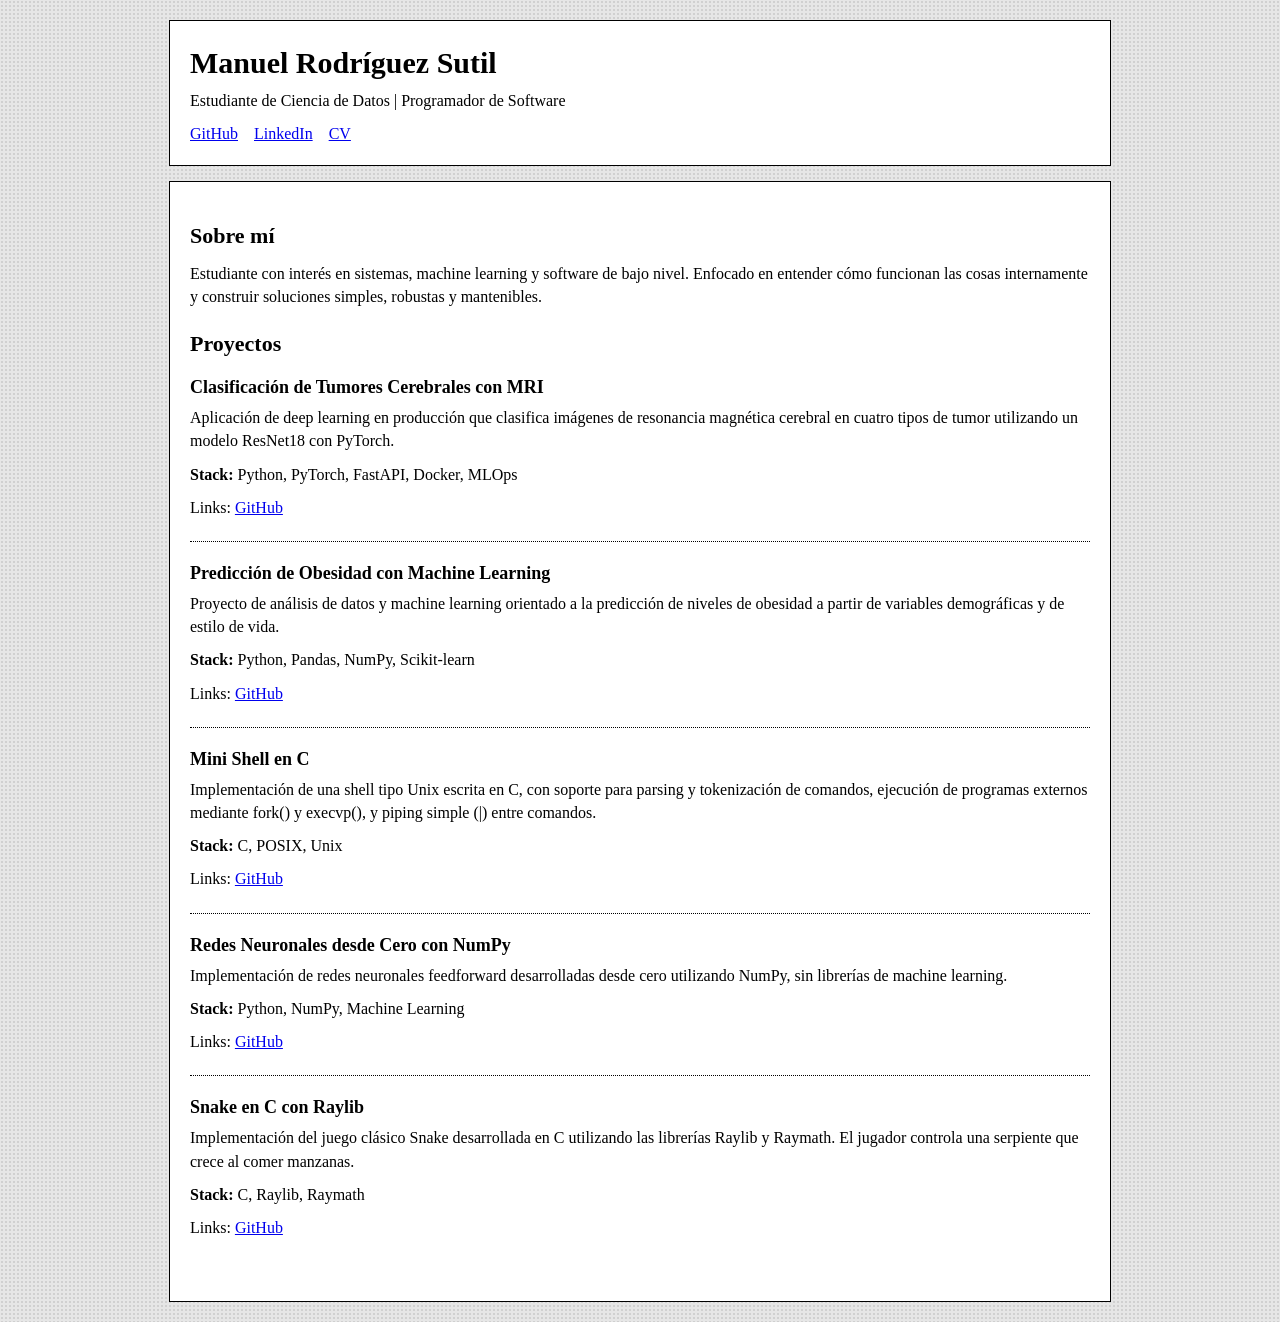
==== index.html @ ff9249aa "first commit" ====
<!DOCTYPE html>
<html lang="es">
<head>
    <meta charset="UTF-8">
    <meta name="viewport" content="width=device-width, initial-scale=1.0">
    <link rel="stylesheet" href="style.css">
    <title>Manuel Rodríguez Sutil</title>
</head>
<body>

<header>
    <h1>Manuel Rodríguez Sutil</h1>
    <p>Estudiante de Ciencia de Datos | Programador de Software</p>

    <nav class="links">
        <a href="https://github.com/manursutil" target="_blank" rel="noopener noreferrer">GitHub</a>
        <a href="https://www.linkedin.com/in/manuel-rodr%C3%ADguez-sutil-319b34376/" target="_blank" rel="noopener noreferrer">LinkedIn</a>
        <a href="cv.pdf" target="_blank">CV</a>
    </nav>
</header>

<main>

    <section>
        <h2>Sobre mí</h2>
        <p>
            Estudiante con interés en sistemas, machine learning y software de bajo nivel.
            Enfocado en entender cómo funcionan las cosas internamente y construir soluciones
            simples, robustas y mantenibles.
        </p>
    </section>

    <section>
        <h2>Proyectos</h2>

        <article class="project">
            <h3 class="project-title" data-project="brain-mri">Clasificación de Tumores Cerebrales con MRI</h3>
            <p>
                Aplicación de deep learning en producción que clasifica imágenes de resonancia
                magnética cerebral en cuatro tipos de tumor utilizando un modelo ResNet18 con
                PyTorch.
            </p>
            <p><strong>Stack:</strong> Python, PyTorch, FastAPI, Docker, MLOps</p>
            <p>
                Links:
                <a href="https://github.com/manursutil/brain-mri-classifier" target="_blank" rel="noopener noreferrer">
                    GitHub
                </a>
            </p>
        </article>

        <article class="project">
            <h3 class="project-title" data-project="obesity">Predicción de Obesidad con Machine Learning</h3>
            <p>
                Proyecto de análisis de datos y machine learning orientado a la predicción de niveles
                de obesidad a partir de variables demográficas y de estilo de vida.
            </p>
            <p><strong>Stack:</strong> Python, Pandas, NumPy, Scikit-learn</p>
            <p>
                Links:
                <a href="https://github.com/manursutil/obesity" target="_blank" rel="noopener noreferrer">
                    GitHub
                </a>
            </p>
        </article>

        <article class="project">
            <h3 class="project-title" data-project="mini-shell">Mini Shell en C</h3>
            <p>
                Implementación de una shell tipo Unix escrita en C, con soporte para parsing y
                tokenización de comandos, ejecución de programas externos mediante fork() y
                execvp(), y piping simple (|) entre comandos.
            </p>
            <p><strong>Stack:</strong> C, POSIX, Unix</p>
            <p>
                Links:
                <a href="https://github.com/manursutil/mini-shell-c" target="_blank" rel="noopener noreferrer">
                    GitHub
                </a>
            </p>
        </article>

        <article class="project">
            <h3 class="project-title" data-project="neural-network">Redes Neuronales desde Cero con NumPy</h3>
            <p>
                Implementación de redes neuronales feedforward desarrolladas desde cero
                utilizando NumPy, sin librerías de machine learning.
            </p>
            <p><strong>Stack:</strong> Python, NumPy, Machine Learning</p>
            <p>
                Links:
                <a href="https://github.com/manursutil/simple-nn-numpy" target="_blank" rel="noopener noreferrer">
                    GitHub
                </a>
            </p>
        </article>

        <article class="project">
            <h3 class="project-title" data-project="snake">Snake en C con Raylib</h3>
            <p>
                Implementación del juego clásico Snake desarrollada en C utilizando las
                librerías Raylib y Raymath. El jugador controla una serpiente que crece al
                comer manzanas.
            </p>
            <p><strong>Stack:</strong> C, Raylib, Raymath</p>
            <p>
                Links:
                <a href="https://github.com/manursutil/snake-c" target="_blank" rel="noopener noreferrer">
                    GitHub
                </a>
            </p>
        </article>

    </section>

</main>

<!-- Modal Popup -->
<div id="project-modal" class="modal">
    <div class="modal-content">
        <div class="modal-header">
            <div class="modal-title-bar"></div>
            <button class="modal-close" id="modal-close">&times;</button>
        </div>
        <div class="modal-body">
            <h2 id="modal-project-title"></h2>
            <img id="modal-project-image" src="" alt="Project preview">
            <div id="modal-project-description"></div>
        </div>
    </div>
</div>

<script src="script.js"></script>

</body>
</html>
---- style.css ----
/* Classic academic / university homepage style */
body {
    background-color: #e6e6e6; /* gris claro de fondo */
    /* Patrón de puntitos estilo Mac OS clásico */
    background-image: 
        radial-gradient(circle, #d0d0d0 1px, transparent 1px);
    background-size: 4px 4px;
    color: #000000;
    font-family: "Times New Roman", Times, serif;
    font-size: 16px;
    line-height: 1.45;
    margin: 0;
    padding: 20px;
}

/* Main container looks like a table/page */
header,
main {
    background-color: #ffffff;
    max-width: 900px;
    margin: 0 auto;
    padding: 20px;
    border: 1px solid #000;
}

/* Slight separation between header and main */
header {
    margin-bottom: 15px;
}

/* Headings */
h1 {
    font-size: 30px;
    margin: 0 0 4px 0;
    font-weight: bold;
}

h2 {
    font-size: 22px;
    margin: 18px 0 10px 0;
    font-weight: bold;
}

h3 {
    font-size: 18px;
    margin: 14px 0 6px 0;
    font-weight: bold;
}

/* Text */
p {
    margin: 0 0 10px 0;
}

/* Header subtitle / tagline if present */
.subtitle {
    margin: 0;
}

.tagline {
    margin: 0 0 6px 0;
}

/* Navigation links under name */
.links {
    margin-top: 6px;
}

.links a {
    margin-right: 12px;
}

/* Classic link colors */
a:link,
a:visited {
    color: #0000ee;
    text-decoration: underline;
}

a:hover,
a:active {
    color: #551a8b;
}

/* Sections */
section {
    margin-bottom: 20px;
}

/* Projects */
.project {
    margin-bottom: 18px;
    padding-bottom: 12px;
    border-bottom: 1px dotted #000;
}

/* Remove border from last project */
.project:last-child {
    border-bottom: none;
}

/* Stack label stays simple and readable */
.project p strong {
    font-weight: bold;
}

/* Project title clickable */
.project-title {
    cursor: pointer;
    transition: color 0.2s;
}

.project-title:hover {
    color: #0000cc;
    text-decoration: underline;
}

/* Horizontal rule as secondary separator (optional now) */
hr {
    border: 0;
    border-top: 1px solid #000;
    margin: 12px 0;
    opacity: 0.4;
}

/* Modal Popup - Mac OS 9 style */
.modal {
    display: none;
    position: fixed;
    z-index: 1000;
    left: 0;
    top: 0;
    width: 100%;
    height: 100%;
    background-color: rgba(0, 0, 0, 0.5);
    animation: fadeIn 0.2s;
    padding: 20px;
}

.modal.show {
    display: flex;
    align-items: center;
    justify-content: center;
}

.modal-content {
    background: linear-gradient(to bottom, #ffffff 0%, #ebebeb 100%);
    width: 90%;
    max-width: 700px;
    max-height: 90vh;
    border: 1px solid #000;
    box-shadow: 
        inset 1px 1px 0 #fff,
        inset -1px -1px 0 #999,
        3px 3px 8px rgba(0,0,0,0.4);
    position: relative;
    animation: slideDown 0.3s ease-out;
    overflow: hidden;
    display: flex;
    flex-direction: column;
}

/* Title bar */
.modal-header {
    background: linear-gradient(to bottom, #f0f0f0 0%, #d0d0d0 100%);
    border-bottom: 1px solid #999;
    box-shadow: inset 0 1px 0 #fff;
    padding: 0;
    height: 22px;
    position: relative;
    flex-shrink: 0;
}

.modal-title-bar {
    position: absolute;
    top: 4px;
    left: 50%;
    transform: translateX(-50%);
    width: 120px;
    height: 14px;
    background: repeating-linear-gradient(
        90deg,
        transparent,
        transparent 4px,
        #999 4px,
        #999 5px
    );
    opacity: 0.4;
}

.modal-close {
    position: absolute;
    left: 6px;
    top: 4px;
    width: 14px;
    height: 14px;
    background: linear-gradient(to bottom, #fefefe, #e0e0e0);
    border: 1px solid #000;
    box-shadow: inset 1px 1px 0 rgba(255,255,255,0.8);
    border-radius: 2px;
    font-size: 10px;
    line-height: 12px;
    text-align: center;
    cursor: pointer;
    padding: 0;
    color: #000;
}

.modal-close:hover {
    background: linear-gradient(to bottom, #ff6b6b, #ff4444);
}

.modal-close:active {
    background: linear-gradient(to bottom, #cc0000, #ff4444);
    box-shadow: inset 0 1px 2px rgba(0,0,0,0.3);
}

/* Modal body */
.modal-body {
    padding: 20px;
    overflow-y: auto;
    flex: 1;
    min-height: 0;
}

.modal-body h2 {
    margin-top: 0;
    font-size: 20px;
    padding: 6px 10px;
    background: linear-gradient(to bottom, #e8e8e8, #d0d0d0);
    border: 1px solid #999;
    box-shadow: inset 0 1px 0 #fff;
}

.modal-body img {
    width: 100%;
    height: auto;
    margin: 15px 0;
    border: 1px solid #000;
    box-shadow: 2px 2px 4px rgba(0,0,0,0.3);
}

.modal-body p {
    line-height: 1.5;
    margin-bottom: 12px;
}

.modal-body ul {
    margin: 10px 0;
    padding-left: 25px;
}

.modal-body li {
    margin-bottom: 6px;
    line-height: 1.4;
}

.modal-body ol {
    margin: 10px 0;
    padding-left: 25px;
}

.modal-body ol li {
    margin-bottom: 6px;
}

.modal-body code {
    background: #f0f0f0;
    padding: 2px 6px;
    border: 1px solid #ccc;
    border-radius: 2px;
    font-family: "Courier New", monospace;
    font-size: 14px;
}

/* Animations */
@keyframes fadeIn {
    from { opacity: 0; }
    to { opacity: 1; }
}

@keyframes slideDown {
    from { 
        transform: translateY(-30px);
        opacity: 0;
    }
    to { 
        transform: translateY(0);
        opacity: 1;
    }
}

/* Scrollbar para el modal */
.modal-body::-webkit-scrollbar {
    width: 16px;
}

.modal-body::-webkit-scrollbar-track {
    background: #ddd;
    border: 1px solid #999;
}

.modal-body::-webkit-scrollbar-thumb {
    background: linear-gradient(to bottom, #f0f0f0, #c0c0c0);
    border: 1px solid #000;
    box-shadow: inset 1px 1px 0 rgba(255,255,255,0.7);
}

.modal-body::-webkit-scrollbar-thumb:hover {
    background: linear-gradient(to bottom, #f8f8f8, #d0d0d0);
}

/* Small screens: reduce margins, keep structure */
@media (max-width: 600px) {
    body {
        padding: 10px;
    }
    header,
    main {
        padding: 15px;
    }
    h1 {
        font-size: 26px;
    }
    
    .modal {
        padding: 10px;
    }
    
    .modal-content {
        width: 95%;
        max-height: 95vh;
    }
    
    .modal-body {
        padding: 15px;
    }
    
    .modal-body h2 {
        font-size: 18px;
    }
}
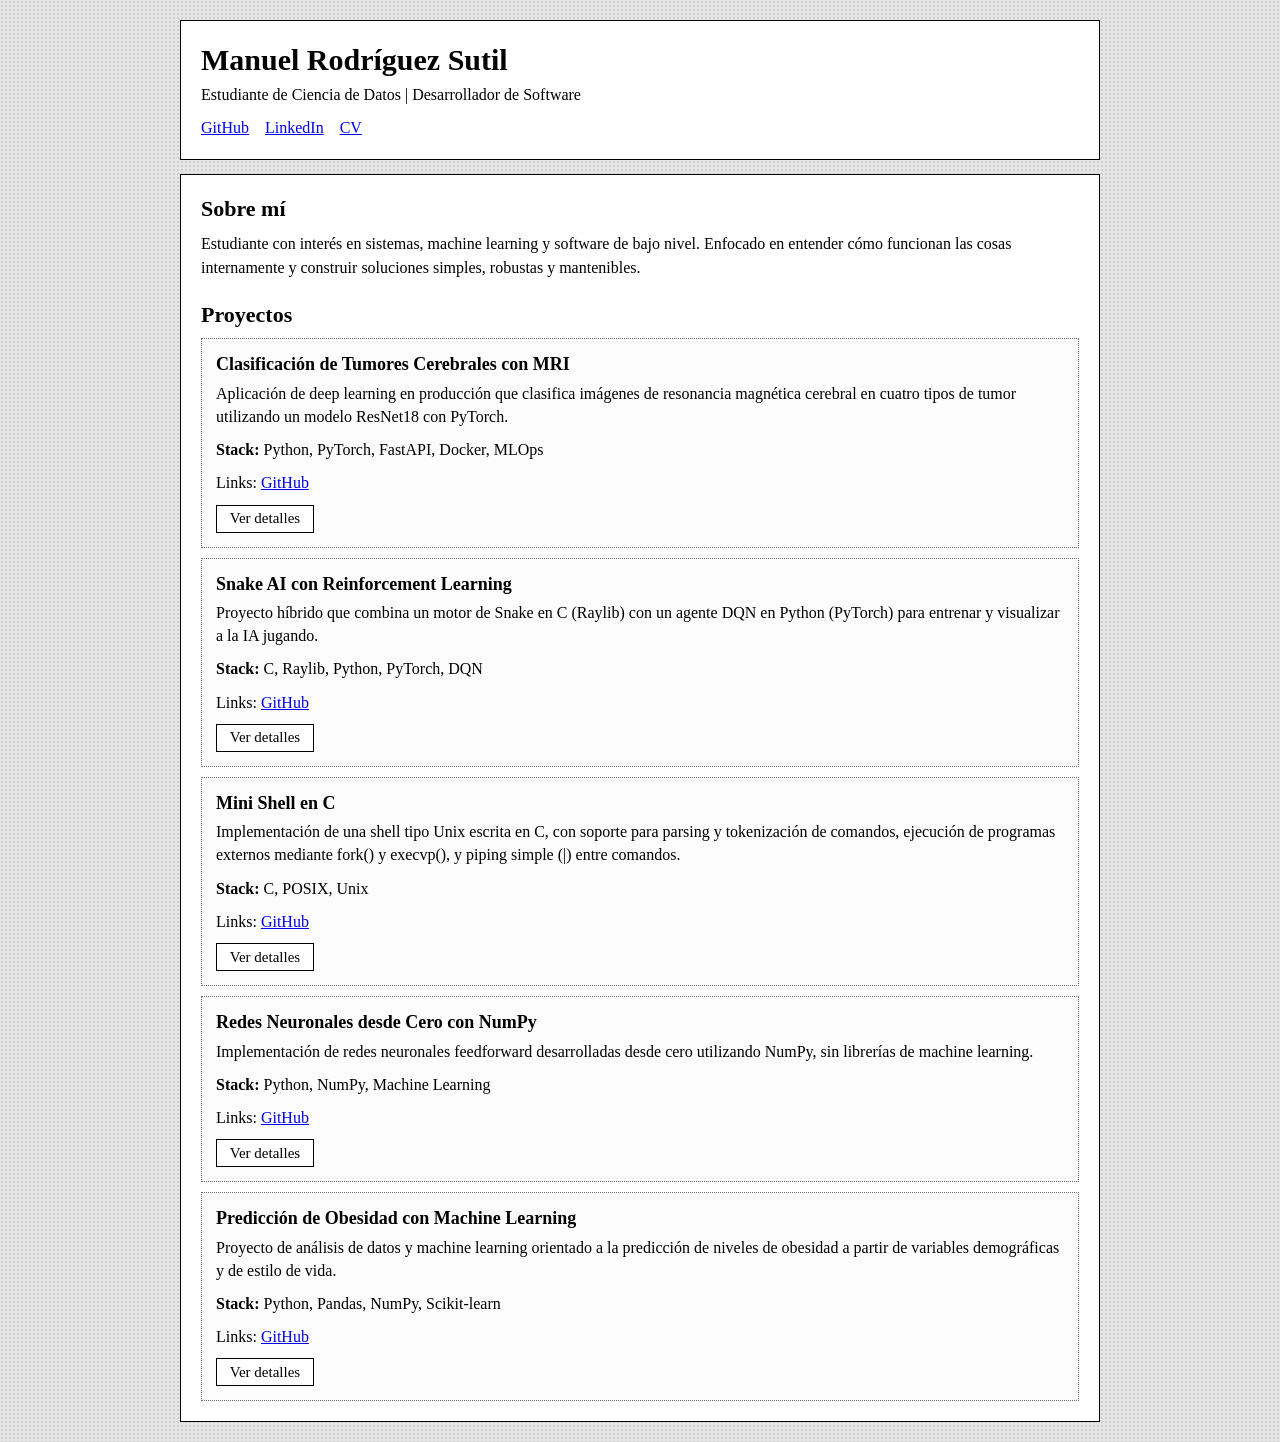
==== commit 88f17b79: "(Codex): Update" ====
--- a/index.html
+++ b/index.html
@@ -10,7 +10,7 @@
 
 <header>
     <h1>Manuel Rodríguez Sutil</h1>
-    <p>Estudiante de Ciencia de Datos | Programador de Software</p>
+    <p>Estudiante de Ciencia de Datos | Desarrollador de Software</p>
 
     <nav class="links">
         <a href="https://github.com/manursutil" target="_blank" rel="noopener noreferrer">GitHub</a>
@@ -34,7 +34,7 @@
         <h2>Proyectos</h2>
 
         <article class="project">
-            <h3 class="project-title" data-project="brain-mri">Clasificación de Tumores Cerebrales con MRI</h3>
+            <h3>Clasificación de Tumores Cerebrales con MRI</h3>
             <p>
                 Aplicación de deep learning en producción que clasifica imágenes de resonancia
                 magnética cerebral en cuatro tipos de tumor utilizando un modelo ResNet18 con
@@ -47,25 +47,27 @@
                     GitHub
                 </a>
             </p>
+            <p><button class="project-open" data-project="brain-mri">Ver detalles</button></p>
         </article>
 
         <article class="project">
-            <h3 class="project-title" data-project="obesity">Predicción de Obesidad con Machine Learning</h3>
+            <h3>Snake AI con Reinforcement Learning</h3>
             <p>
-                Proyecto de análisis de datos y machine learning orientado a la predicción de niveles
-                de obesidad a partir de variables demográficas y de estilo de vida.
+                Proyecto híbrido que combina un motor de Snake en C (Raylib) con un agente
+                DQN en Python (PyTorch) para entrenar y visualizar a la IA jugando.
             </p>
-            <p><strong>Stack:</strong> Python, Pandas, NumPy, Scikit-learn</p>
+            <p><strong>Stack:</strong> C, Raylib, Python, PyTorch, DQN</p>
             <p>
                 Links:
-                <a href="https://github.com/manursutil/obesity" target="_blank" rel="noopener noreferrer">
+                <a href="https://github.com/manursutil/snake-ai" target="_blank" rel="noopener noreferrer">
                     GitHub
                 </a>
             </p>
+            <p><button class="project-open" data-project="snake">Ver detalles</button></p>
         </article>
 
         <article class="project">
-            <h3 class="project-title" data-project="mini-shell">Mini Shell en C</h3>
+            <h3>Mini Shell en C</h3>
             <p>
                 Implementación de una shell tipo Unix escrita en C, con soporte para parsing y
                 tokenización de comandos, ejecución de programas externos mediante fork() y
@@ -78,10 +80,11 @@
                     GitHub
                 </a>
             </p>
+            <p><button class="project-open" data-project="mini-shell">Ver detalles</button></p>
         </article>
 
         <article class="project">
-            <h3 class="project-title" data-project="neural-network">Redes Neuronales desde Cero con NumPy</h3>
+            <h3>Redes Neuronales desde Cero con NumPy</h3>
             <p>
                 Implementación de redes neuronales feedforward desarrolladas desde cero
                 utilizando NumPy, sin librerías de machine learning.
@@ -93,22 +96,23 @@
                     GitHub
                 </a>
             </p>
+            <p><button class="project-open" data-project="neural-network">Ver detalles</button></p>
         </article>
 
         <article class="project">
-            <h3 class="project-title" data-project="snake">Snake en C con Raylib</h3>
+            <h3>Predicción de Obesidad con Machine Learning</h3>
             <p>
-                Implementación del juego clásico Snake desarrollada en C utilizando las
-                librerías Raylib y Raymath. El jugador controla una serpiente que crece al
-                comer manzanas.
+                Proyecto de análisis de datos y machine learning orientado a la predicción de niveles
+                de obesidad a partir de variables demográficas y de estilo de vida.
             </p>
-            <p><strong>Stack:</strong> C, Raylib, Raymath</p>
+            <p><strong>Stack:</strong> Python, Pandas, NumPy, Scikit-learn</p>
             <p>
                 Links:
-                <a href="https://github.com/manursutil/snake-c" target="_blank" rel="noopener noreferrer">
+                <a href="https://github.com/manursutil/obesity" target="_blank" rel="noopener noreferrer">
                     GitHub
                 </a>
             </p>
+            <p><button class="project-open" data-project="obesity">Ver detalles</button></p>
         </article>
 
     </section>
@@ -118,14 +122,13 @@
 <!-- Modal Popup -->
 <div id="project-modal" class="modal">
     <div class="modal-content">
-        <div class="modal-header">
-            <div class="modal-title-bar"></div>
-            <button class="modal-close" id="modal-close">&times;</button>
-        </div>
         <div class="modal-body">
             <h2 id="modal-project-title"></h2>
             <img id="modal-project-image" src="" alt="Project preview">
             <div id="modal-project-description"></div>
+        </div>
+        <div class="modal-footer">
+            <button class="modal-close" id="modal-close">Close</button>
         </div>
     </div>
 </div>
@@ -133,4 +136,4 @@
 <script src="script.js"></script>
 
 </body>
-</html>+</html>
--- a/style.css
+++ b/style.css
@@ -1,140 +1,157 @@
-/* Classic academic / university homepage style */
+:root {
+    --bg-page: #e5e5e5;
+    --dot: #cfcfcf;
+    --surface: #ffffff;
+    --surface-2: #f0f0f0;
+    --text: #000000;
+    --muted: #333333;
+    --line: #000000;
+    --line-soft: #6a6a6a;
+    --link: #0000ee;
+    --link-hover: #551a8b;
+    --radius: 0;
+    --space-1: 6px;
+    --space-2: 10px;
+    --space-3: 14px;
+    --space-4: 20px;
+    --container: 920px;
+}
+
+* {
+    box-sizing: border-box;
+}
+
+html,
 body {
-    background-color: #e6e6e6; /* gris claro de fondo */
-    /* Patrón de puntitos estilo Mac OS clásico */
-    background-image: 
-        radial-gradient(circle, #d0d0d0 1px, transparent 1px);
+    margin: 0;
+    padding: 0;
+}
+
+body {
+    background-color: var(--bg-page);
+    background-image: radial-gradient(circle, var(--dot) 1px, transparent 1px);
     background-size: 4px 4px;
-    color: #000000;
+    color: var(--text);
     font-family: "Times New Roman", Times, serif;
     font-size: 16px;
     line-height: 1.45;
-    margin: 0;
-    padding: 20px;
-}
-
-/* Main container looks like a table/page */
+    padding: var(--space-4);
+}
+
 header,
 main {
-    background-color: #ffffff;
-    max-width: 900px;
+    width: min(100%, var(--container));
     margin: 0 auto;
-    padding: 20px;
-    border: 1px solid #000;
-}
-
-/* Slight separation between header and main */
+    background-color: var(--surface);
+    border: 1px solid var(--line);
+    padding: var(--space-4);
+}
+
 header {
-    margin-bottom: 15px;
-}
-
-/* Headings */
+    margin-bottom: var(--space-3);
+}
+
+h1,
+h2,
+h3 {
+    margin: 0;
+    font-weight: bold;
+    line-height: 1.25;
+}
+
 h1 {
     font-size: 30px;
-    margin: 0 0 4px 0;
-    font-weight: bold;
+    margin-bottom: 4px;
 }
 
 h2 {
     font-size: 22px;
-    margin: 18px 0 10px 0;
-    font-weight: bold;
+    margin-bottom: var(--space-2);
 }
 
 h3 {
     font-size: 18px;
-    margin: 14px 0 6px 0;
-    font-weight: bold;
-}
-
-/* Text */
+    margin-bottom: var(--space-1);
+}
+
 p {
-    margin: 0 0 10px 0;
-}
-
-/* Header subtitle / tagline if present */
-.subtitle {
     margin: 0;
 }
 
-.tagline {
-    margin: 0 0 6px 0;
-}
-
-/* Navigation links under name */
+p + p {
+    margin-top: var(--space-2);
+}
+
+header > p {
+    margin-bottom: var(--space-1);
+}
+
 .links {
-    margin-top: 6px;
+    margin-top: var(--space-2);
 }
 
 .links a {
     margin-right: 12px;
 }
 
-/* Classic link colors */
 a:link,
 a:visited {
-    color: #0000ee;
+    color: var(--link);
     text-decoration: underline;
 }
 
 a:hover,
 a:active {
-    color: #551a8b;
-}
-
-/* Sections */
-section {
-    margin-bottom: 20px;
-}
-
-/* Projects */
+    color: var(--link-hover);
+}
+
+section + section {
+    margin-top: 22px;
+}
+
 .project {
-    margin-bottom: 18px;
-    padding-bottom: 12px;
-    border-bottom: 1px dotted #000;
-}
-
-/* Remove border from last project */
-.project:last-child {
-    border-bottom: none;
-}
-
-/* Stack label stays simple and readable */
+    border: 1px dotted var(--line-soft);
+    padding: var(--space-3);
+    background: #fcfcfc;
+}
+
+.project + .project {
+    margin-top: var(--space-2);
+}
+
 .project p strong {
     font-weight: bold;
 }
 
-/* Project title clickable */
-.project-title {
+.project-open {
+    min-width: 98px;
+    height: 28px;
+    border: 1px solid var(--line);
+    border-radius: 0;
+    background: #ffffff;
+    color: var(--text);
+    font-family: "Times New Roman", Times, serif;
+    font-size: 15px;
+    line-height: 1;
+    padding: 0 12px;
     cursor: pointer;
-    transition: color 0.2s;
-}
-
-.project-title:hover {
-    color: #0000cc;
-    text-decoration: underline;
-}
-
-/* Horizontal rule as secondary separator (optional now) */
-hr {
-    border: 0;
-    border-top: 1px solid #000;
-    margin: 12px 0;
-    opacity: 0.4;
-}
-
-/* Modal Popup - Mac OS 9 style */
+}
+
+.project-open:hover {
+    background: #f0f0f0;
+}
+
+.project-open:active {
+    background: #e2e2e2;
+}
+
 .modal {
     display: none;
     position: fixed;
+    inset: 0;
     z-index: 1000;
-    left: 0;
-    top: 0;
-    width: 100%;
-    height: 100%;
-    background-color: rgba(0, 0, 0, 0.5);
-    animation: fadeIn 0.2s;
-    padding: 20px;
+    background: rgba(0, 0, 0, 0.5);
+    padding: var(--space-4);
 }
 
 .modal.show {
@@ -144,199 +161,117 @@
 }
 
 .modal-content {
-    background: linear-gradient(to bottom, #ffffff 0%, #ebebeb 100%);
-    width: 90%;
-    max-width: 700px;
-    max-height: 90vh;
-    border: 1px solid #000;
-    box-shadow: 
-        inset 1px 1px 0 #fff,
-        inset -1px -1px 0 #999,
-        3px 3px 8px rgba(0,0,0,0.4);
-    position: relative;
-    animation: slideDown 0.3s ease-out;
-    overflow: hidden;
+    width: min(100%, 760px);
+    max-height: 92vh;
+    background: #ffffff;
+    border: 1px solid var(--line);
+    box-shadow: 3px 3px 10px rgba(0, 0, 0, 0.35);
     display: flex;
     flex-direction: column;
-}
-
-/* Title bar */
-.modal-header {
-    background: linear-gradient(to bottom, #f0f0f0 0%, #d0d0d0 100%);
-    border-bottom: 1px solid #999;
-    box-shadow: inset 0 1px 0 #fff;
-    padding: 0;
-    height: 22px;
+    overflow: hidden;
     position: relative;
-    flex-shrink: 0;
-}
-
-.modal-title-bar {
-    position: absolute;
-    top: 4px;
-    left: 50%;
-    transform: translateX(-50%);
-    width: 120px;
-    height: 14px;
-    background: repeating-linear-gradient(
-        90deg,
-        transparent,
-        transparent 4px,
-        #999 4px,
-        #999 5px
-    );
-    opacity: 0.4;
 }
 
 .modal-close {
-    position: absolute;
-    left: 6px;
-    top: 4px;
-    width: 14px;
-    height: 14px;
-    background: linear-gradient(to bottom, #fefefe, #e0e0e0);
-    border: 1px solid #000;
-    box-shadow: inset 1px 1px 0 rgba(255,255,255,0.8);
-    border-radius: 2px;
-    font-size: 10px;
-    line-height: 12px;
+    min-width: 62px;
+    height: 26px;
+    border: 1px solid var(--line);
+    border-radius: 0;
+    background: #ffffff;
+    color: var(--text);
+    font-family: "Times New Roman", Times, serif;
+    font-size: 15px;
+    line-height: 1;
     text-align: center;
+    padding: 0 10px;
     cursor: pointer;
-    padding: 0;
-    color: #000;
 }
 
 .modal-close:hover {
-    background: linear-gradient(to bottom, #ff6b6b, #ff4444);
+    background: #f0f0f0;
 }
 
 .modal-close:active {
-    background: linear-gradient(to bottom, #cc0000, #ff4444);
-    box-shadow: inset 0 1px 2px rgba(0,0,0,0.3);
-}
-
-/* Modal body */
+    background: #e2e2e2;
+}
+
 .modal-body {
-    padding: 20px;
+    padding: var(--space-4);
     overflow-y: auto;
-    flex: 1;
-    min-height: 0;
+}
+
+.modal-footer {
+    border-top: 1px solid var(--line);
+    padding: 8px 10px;
+    display: flex;
+    justify-content: flex-end;
+    background: #ffffff;
 }
 
 .modal-body h2 {
     margin-top: 0;
+    margin-bottom: var(--space-2);
     font-size: 20px;
     padding: 6px 10px;
     background: linear-gradient(to bottom, #e8e8e8, #d0d0d0);
-    border: 1px solid #999;
-    box-shadow: inset 0 1px 0 #fff;
+    border: 1px solid #999999;
+    box-shadow: inset 0 1px 0 #ffffff;
 }
 
 .modal-body img {
     width: 100%;
     height: auto;
-    margin: 15px 0;
-    border: 1px solid #000;
-    box-shadow: 2px 2px 4px rgba(0,0,0,0.3);
-}
-
-.modal-body p {
-    line-height: 1.5;
-    margin-bottom: 12px;
-}
-
-.modal-body ul {
-    margin: 10px 0;
-    padding-left: 25px;
-}
-
-.modal-body li {
-    margin-bottom: 6px;
-    line-height: 1.4;
-}
-
+    margin: var(--space-3) 0;
+    border: 1px solid var(--line);
+    box-shadow: 2px 2px 4px rgba(0, 0, 0, 0.3);
+}
+
+.modal-body ul,
 .modal-body ol {
-    margin: 10px 0;
-    padding-left: 25px;
-}
-
-.modal-body ol li {
-    margin-bottom: 6px;
+    margin: var(--space-2) 0;
+    padding-left: 24px;
+}
+
+.modal-body li + li {
+    margin-top: 6px;
 }
 
 .modal-body code {
     background: #f0f0f0;
+    border: 1px solid #c5c5c5;
     padding: 2px 6px;
-    border: 1px solid #ccc;
     border-radius: 2px;
-    font-family: "Courier New", monospace;
+    font-family: "Courier New", Courier, monospace;
     font-size: 14px;
 }
 
-/* Animations */
-@keyframes fadeIn {
-    from { opacity: 0; }
-    to { opacity: 1; }
-}
-
-@keyframes slideDown {
-    from { 
-        transform: translateY(-30px);
-        opacity: 0;
-    }
-    to { 
-        transform: translateY(0);
-        opacity: 1;
-    }
-}
-
-/* Scrollbar para el modal */
-.modal-body::-webkit-scrollbar {
-    width: 16px;
-}
-
-.modal-body::-webkit-scrollbar-track {
-    background: #ddd;
-    border: 1px solid #999;
-}
-
-.modal-body::-webkit-scrollbar-thumb {
-    background: linear-gradient(to bottom, #f0f0f0, #c0c0c0);
-    border: 1px solid #000;
-    box-shadow: inset 1px 1px 0 rgba(255,255,255,0.7);
-}
-
-.modal-body::-webkit-scrollbar-thumb:hover {
-    background: linear-gradient(to bottom, #f8f8f8, #d0d0d0);
-}
-
-/* Small screens: reduce margins, keep structure */
-@media (max-width: 600px) {
+@media (max-width: 620px) {
     body {
         padding: 10px;
     }
+
     header,
     main {
         padding: 15px;
     }
+
     h1 {
         font-size: 26px;
     }
-    
+
+    h2 {
+        font-size: 20px;
+    }
+
+    .project {
+        padding: 12px;
+    }
+
     .modal {
         padding: 10px;
     }
-    
-    .modal-content {
-        width: 95%;
-        max-height: 95vh;
-    }
-    
+
     .modal-body {
-        padding: 15px;
-    }
-    
-    .modal-body h2 {
-        font-size: 18px;
-    }
-}+        padding: 14px;
+    }
+}
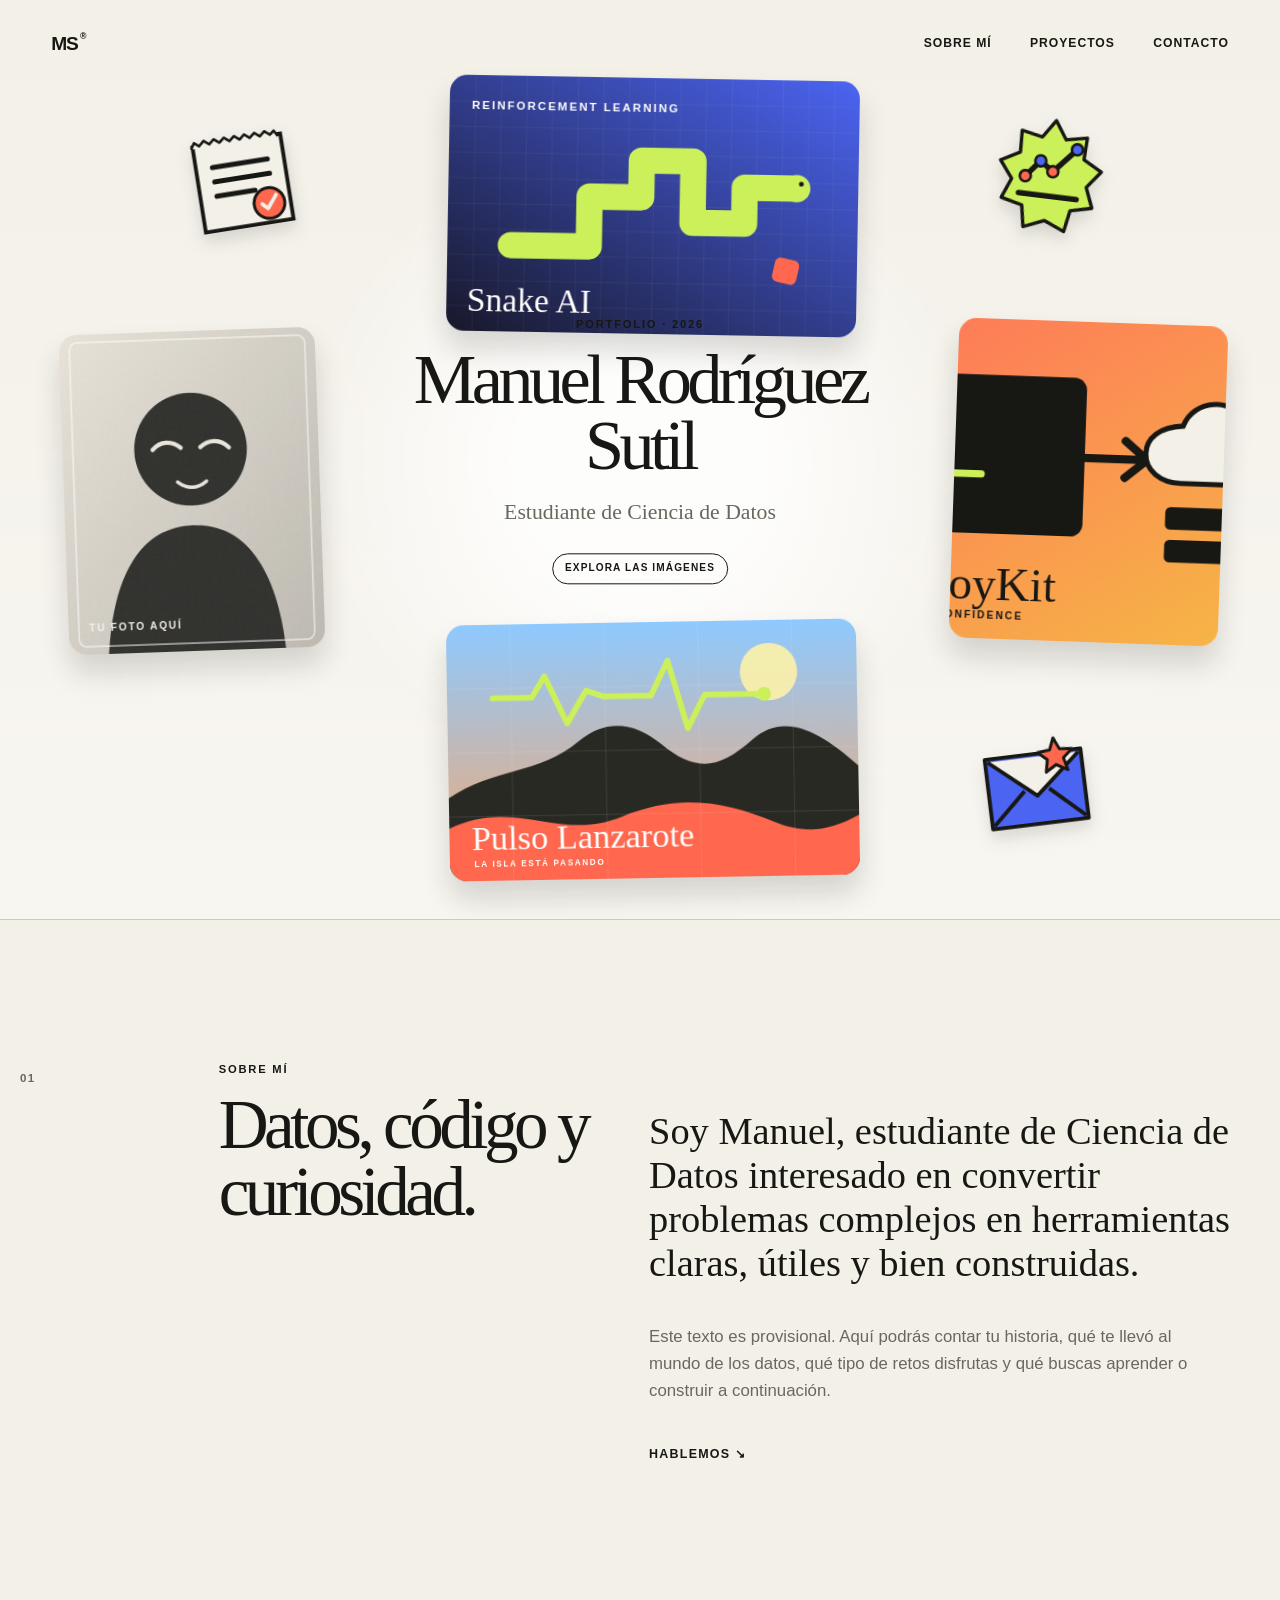
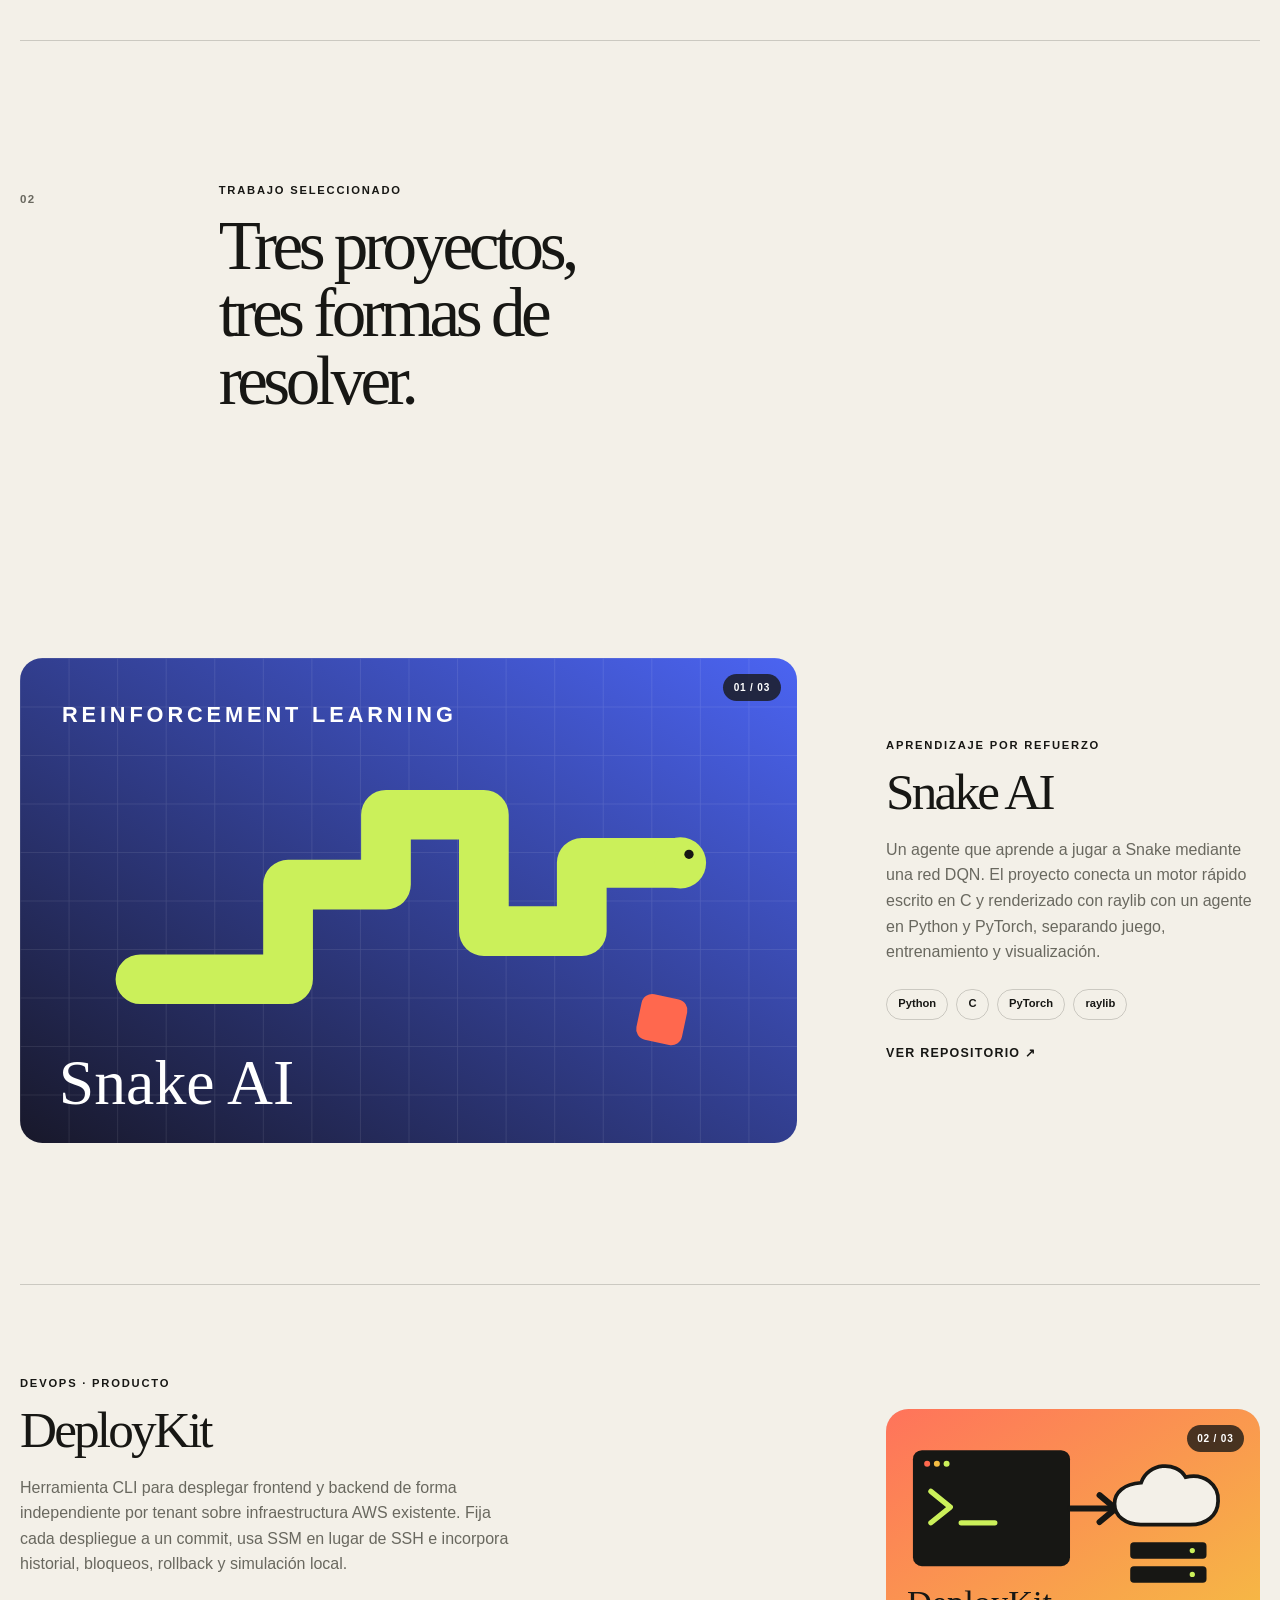
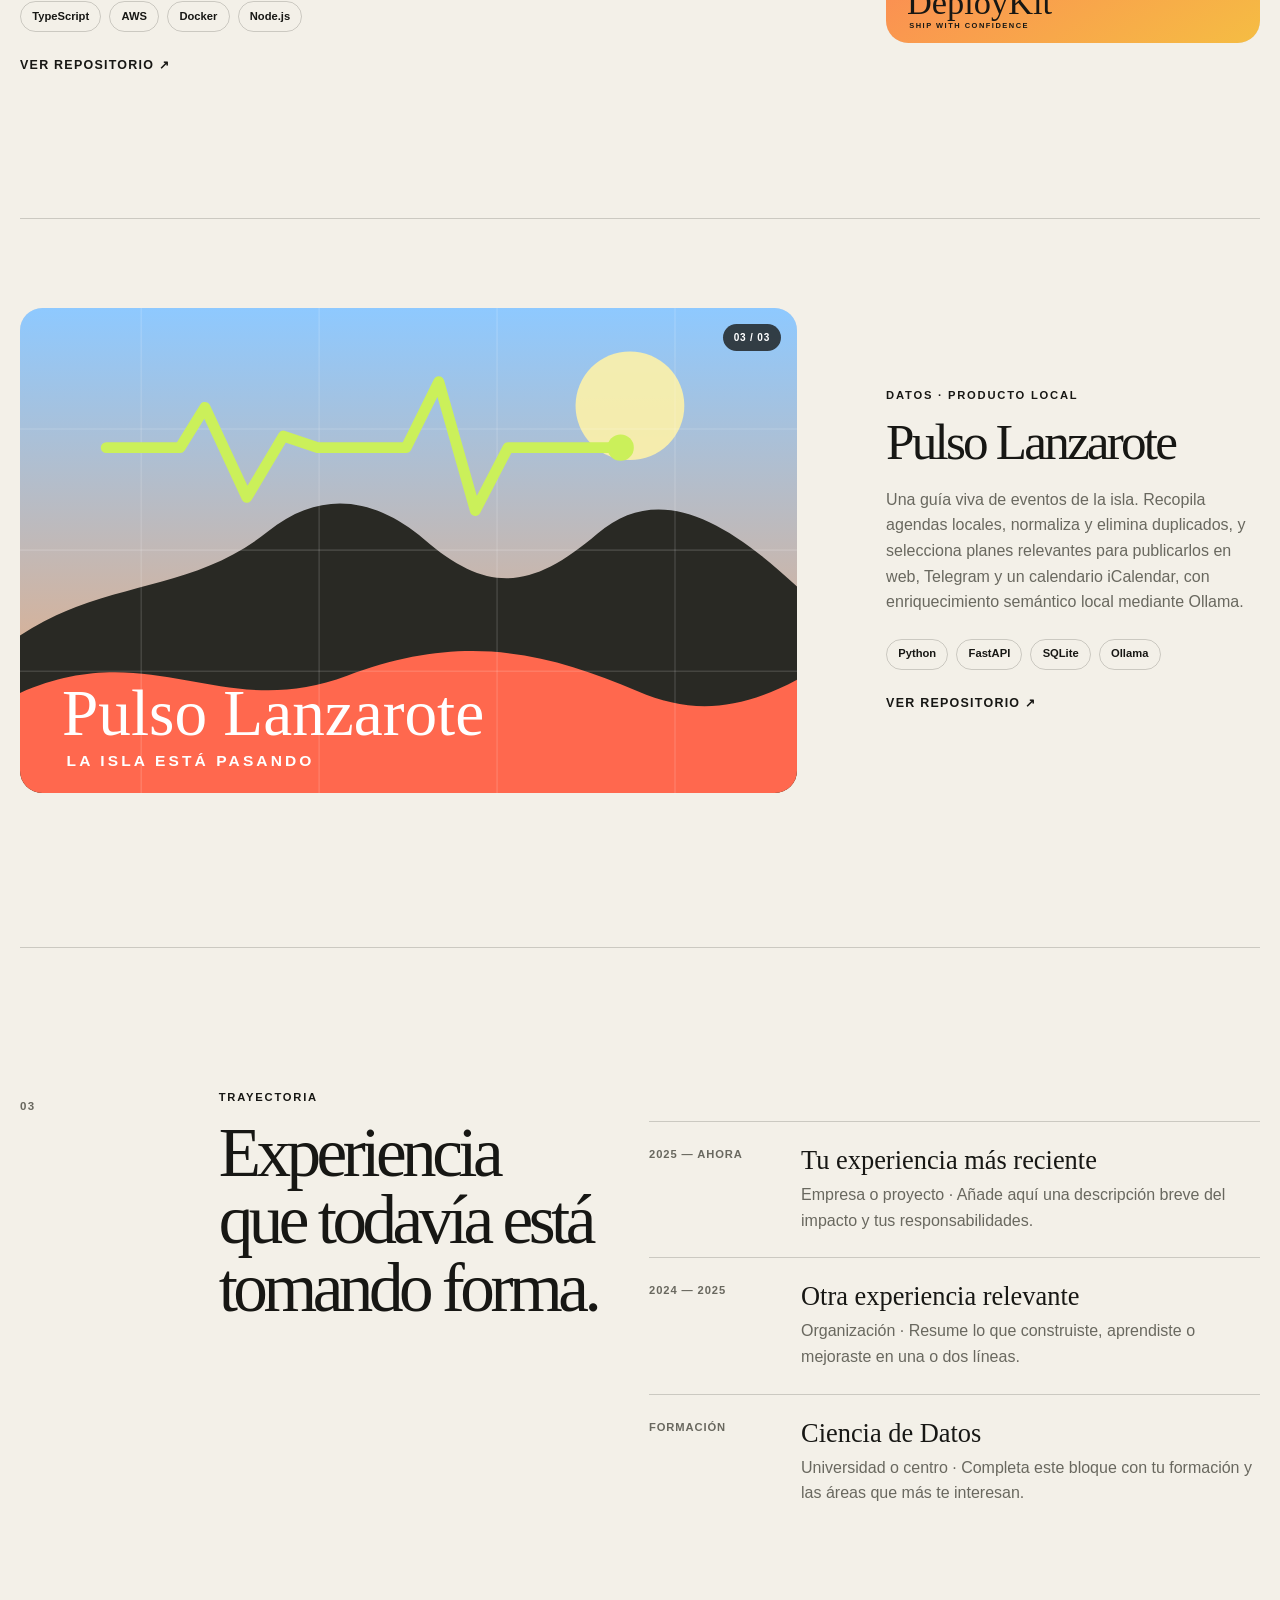
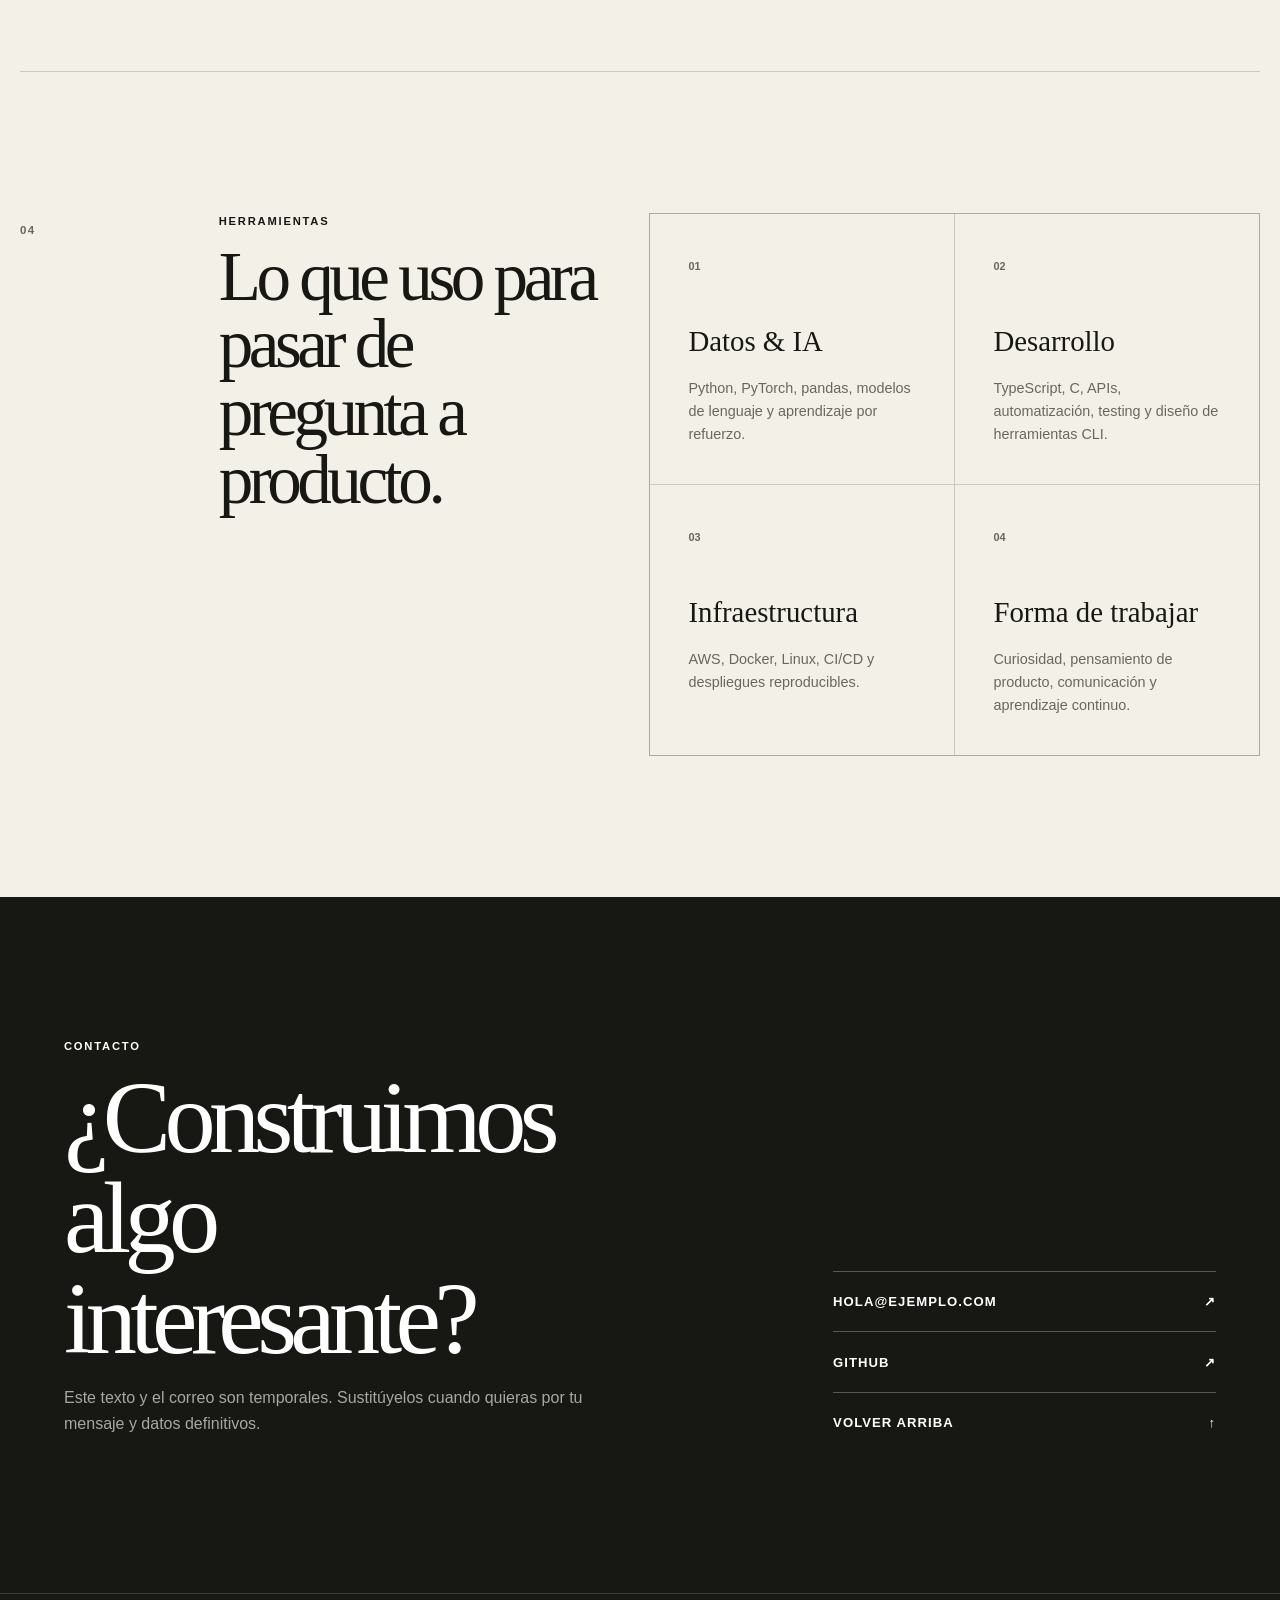
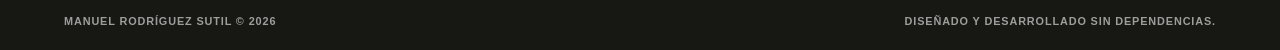
==== commit c9ec1715: "Build interactive collage portfolio" ====
--- a/index.html
+++ b/index.html
@@ -1,139 +1,223 @@
-<!DOCTYPE html>
+<!doctype html>
 <html lang="es">
-<head>
-    <meta charset="UTF-8">
-    <meta name="viewport" content="width=device-width, initial-scale=1.0">
-    <link rel="stylesheet" href="style.css">
-    <title>Manuel Rodríguez Sutil</title>
-</head>
-<body>
-
-<header>
-    <h1>Manuel Rodríguez Sutil</h1>
-    <p>Estudiante de Ciencia de Datos | Desarrollador de Software</p>
-
-    <nav class="links">
-        <a href="https://github.com/manursutil" target="_blank" rel="noopener noreferrer">GitHub</a>
-        <a href="https://www.linkedin.com/in/manuel-rodr%C3%ADguez-sutil-319b34376/" target="_blank" rel="noopener noreferrer">LinkedIn</a>
-        <a href="cv.pdf" target="_blank">CV</a>
-    </nav>
-</header>
-
-<main>
-
-    <section>
-        <h2>Sobre mí</h2>
-        <p>
-            Estudiante con interés en sistemas, machine learning y software de bajo nivel.
-            Enfocado en entender cómo funcionan las cosas internamente y construir soluciones
-            simples, robustas y mantenibles.
-        </p>
-    </section>
-
-    <section>
-        <h2>Proyectos</h2>
-
-        <article class="project">
-            <h3>Clasificación de Tumores Cerebrales con MRI</h3>
+  <head>
+    <meta charset="UTF-8" />
+    <meta name="viewport" content="width=device-width, initial-scale=1.0" />
+    <meta
+      name="description"
+      content="Portfolio de Manuel Rodríguez Sutil, estudiante de Ciencia de Datos. Proyectos de inteligencia artificial, producto y datos."
+    />
+    <title>Manuel Rodríguez Sutil — Ciencia de Datos</title>
+    <link rel="icon" href="assets/favicon.svg" type="image/svg+xml" />
+    <link rel="stylesheet" href="style.css" />
+    <script src="script.js" defer></script>
+  </head>
+  <body>
+    <a class="skip-link" href="#contenido">Saltar al contenido</a>
+
+    <header class="site-header">
+      <a class="brand" href="#inicio" aria-label="Volver al inicio">MS<span>®</span></a>
+      <nav aria-label="Navegación principal">
+        <a href="#sobre-mi">Sobre mí</a>
+        <a href="#proyectos">Proyectos</a>
+        <a href="#contacto">Contacto</a>
+      </nav>
+    </header>
+
+    <main id="contenido">
+      <section class="hero" id="inicio" aria-labelledby="hero-title">
+        <div class="hero-copy">
+          <p class="eyebrow">Portfolio · 2026</p>
+          <h1 id="hero-title">Manuel Rodríguez Sutil</h1>
+          <p>Estudiante de Ciencia de Datos</p>
+          <span class="hero-hint">Explora las imágenes</span>
+        </div>
+
+        <a class="collage-card card-portrait" href="#sobre-mi">
+          <img src="assets/portrait-placeholder.svg" alt="Retrato temporal para la sección Sobre mí" />
+          <span>Sobre mí</span>
+        </a>
+
+        <a class="collage-card card-snake" href="#snake-ai">
+          <img src="assets/snake-placeholder.svg" alt="Ilustración temporal del proyecto Snake AI" />
+          <span>Snake AI</span>
+        </a>
+
+        <a class="collage-card card-deploy" href="#deploykit">
+          <img src="assets/deploykit-placeholder.svg" alt="Ilustración temporal del proyecto DeployKit" />
+          <span>DeployKit</span>
+        </a>
+
+        <a class="collage-card card-pulso" href="#pulso-lanzarote">
+          <img src="assets/pulso-placeholder.svg" alt="Ilustración temporal del proyecto Pulso Lanzarote" />
+          <span>Pulso Lanzarote</span>
+        </a>
+
+        <a class="sticker sticker-experience" href="#experiencia">
+          <img src="assets/experience-sticker.svg" alt="Ir a Experiencia" />
+          <span>Experiencia</span>
+        </a>
+
+        <a class="sticker sticker-skills" href="#habilidades">
+          <img src="assets/skills-sticker.svg" alt="Ir a Habilidades" />
+          <span>Habilidades</span>
+        </a>
+
+        <a class="sticker sticker-contact" href="#contacto">
+          <img src="assets/contact-sticker.svg" alt="Ir a Contacto" />
+          <span>Contacto</span>
+        </a>
+      </section>
+
+      <section class="about section-shell reveal" id="sobre-mi" aria-labelledby="about-title">
+        <div class="section-number">01</div>
+        <div class="section-heading">
+          <p class="eyebrow">Sobre mí</p>
+          <h2 id="about-title">Datos, código y curiosidad.</h2>
+        </div>
+        <div class="about-copy">
+          <p class="lead">
+            Soy Manuel, estudiante de Ciencia de Datos interesado en convertir problemas complejos
+            en herramientas claras, útiles y bien construidas.
+          </p>
+          <p>
+            Este texto es provisional. Aquí podrás contar tu historia, qué te llevó al mundo de los
+            datos, qué tipo de retos disfrutas y qué buscas aprender o construir a continuación.
+          </p>
+          <a class="text-link" href="#contacto">Hablemos <span aria-hidden="true">↘</span></a>
+        </div>
+      </section>
+
+      <section class="projects section-shell" id="proyectos" aria-labelledby="projects-title">
+        <div class="section-number">02</div>
+        <div class="section-heading reveal">
+          <p class="eyebrow">Trabajo seleccionado</p>
+          <h2 id="projects-title">Tres proyectos, tres formas de resolver.</h2>
+        </div>
+
+        <article class="project reveal" id="snake-ai">
+          <div class="project-media">
+            <img src="assets/snake-placeholder.svg" alt="Ilustración temporal de Snake AI" />
+            <span class="project-index">01 / 03</span>
+          </div>
+          <div class="project-copy">
+            <p class="eyebrow">Aprendizaje por refuerzo</p>
+            <h3>Snake AI</h3>
             <p>
-                Aplicación de deep learning en producción que clasifica imágenes de resonancia
-                magnética cerebral en cuatro tipos de tumor utilizando un modelo ResNet18 con
-                PyTorch.
+              Un agente que aprende a jugar a Snake mediante una red DQN. El proyecto conecta un
+              motor rápido escrito en C y renderizado con raylib con un agente en Python y PyTorch,
+              separando juego, entrenamiento y visualización.
             </p>
-            <p><strong>Stack:</strong> Python, PyTorch, FastAPI, Docker, MLOps</p>
+            <ul class="tag-list" aria-label="Tecnologías de Snake AI">
+              <li>Python</li><li>C</li><li>PyTorch</li><li>raylib</li>
+            </ul>
+            <a class="project-link" href="https://github.com/manursutil/SnakeAI" target="_blank" rel="noreferrer">
+              Ver repositorio <span aria-hidden="true">↗</span>
+            </a>
+          </div>
+        </article>
+
+        <article class="project project-reverse reveal" id="deploykit">
+          <div class="project-media">
+            <img src="assets/deploykit-placeholder.svg" alt="Ilustración temporal de DeployKit" />
+            <span class="project-index">02 / 03</span>
+          </div>
+          <div class="project-copy">
+            <p class="eyebrow">DevOps · Producto</p>
+            <h3>DeployKit</h3>
             <p>
-                Links:
-                <a href="https://github.com/manursutil/brain-mri-classifier" target="_blank" rel="noopener noreferrer">
-                    GitHub
-                </a>
+              Herramienta CLI para desplegar frontend y backend de forma independiente por tenant
+              sobre infraestructura AWS existente. Fija cada despliegue a un commit, usa SSM en
+              lugar de SSH e incorpora historial, bloqueos, rollback y simulación local.
             </p>
-            <p><button class="project-open" data-project="brain-mri">Ver detalles</button></p>
+            <ul class="tag-list" aria-label="Tecnologías de DeployKit">
+              <li>TypeScript</li><li>AWS</li><li>Docker</li><li>Node.js</li>
+            </ul>
+            <a class="project-link" href="https://github.com/manursutil/DeployKit" target="_blank" rel="noreferrer">
+              Ver repositorio <span aria-hidden="true">↗</span>
+            </a>
+          </div>
         </article>
 
-        <article class="project">
-            <h3>Snake AI con Reinforcement Learning</h3>
+        <article class="project reveal" id="pulso-lanzarote">
+          <div class="project-media">
+            <img src="assets/pulso-placeholder.svg" alt="Ilustración temporal de Pulso Lanzarote" />
+            <span class="project-index">03 / 03</span>
+          </div>
+          <div class="project-copy">
+            <p class="eyebrow">Datos · Producto local</p>
+            <h3>Pulso Lanzarote</h3>
             <p>
-                Proyecto híbrido que combina un motor de Snake en C (Raylib) con un agente
-                DQN en Python (PyTorch) para entrenar y visualizar a la IA jugando.
+              Una guía viva de eventos de la isla. Recopila agendas locales, normaliza y elimina
+              duplicados, y selecciona planes relevantes para publicarlos en web, Telegram y un
+              calendario iCalendar, con enriquecimiento semántico local mediante Ollama.
             </p>
-            <p><strong>Stack:</strong> C, Raylib, Python, PyTorch, DQN</p>
-            <p>
-                Links:
-                <a href="https://github.com/manursutil/snake-ai" target="_blank" rel="noopener noreferrer">
-                    GitHub
-                </a>
-            </p>
-            <p><button class="project-open" data-project="snake">Ver detalles</button></p>
+            <ul class="tag-list" aria-label="Tecnologías de Pulso Lanzarote">
+              <li>Python</li><li>FastAPI</li><li>SQLite</li><li>Ollama</li>
+            </ul>
+            <a class="project-link" href="https://github.com/manursutil/PulsoLanzarote" target="_blank" rel="noreferrer">
+              Ver repositorio <span aria-hidden="true">↗</span>
+            </a>
+          </div>
         </article>
-
-        <article class="project">
-            <h3>Mini Shell en C</h3>
-            <p>
-                Implementación de una shell tipo Unix escrita en C, con soporte para parsing y
-                tokenización de comandos, ejecución de programas externos mediante fork() y
-                execvp(), y piping simple (|) entre comandos.
-            </p>
-            <p><strong>Stack:</strong> C, POSIX, Unix</p>
-            <p>
-                Links:
-                <a href="https://github.com/manursutil/mini-shell-c" target="_blank" rel="noopener noreferrer">
-                    GitHub
-                </a>
-            </p>
-            <p><button class="project-open" data-project="mini-shell">Ver detalles</button></p>
-        </article>
-
-        <article class="project">
-            <h3>Redes Neuronales desde Cero con NumPy</h3>
-            <p>
-                Implementación de redes neuronales feedforward desarrolladas desde cero
-                utilizando NumPy, sin librerías de machine learning.
-            </p>
-            <p><strong>Stack:</strong> Python, NumPy, Machine Learning</p>
-            <p>
-                Links:
-                <a href="https://github.com/manursutil/simple-nn-numpy" target="_blank" rel="noopener noreferrer">
-                    GitHub
-                </a>
-            </p>
-            <p><button class="project-open" data-project="neural-network">Ver detalles</button></p>
-        </article>
-
-        <article class="project">
-            <h3>Predicción de Obesidad con Machine Learning</h3>
-            <p>
-                Proyecto de análisis de datos y machine learning orientado a la predicción de niveles
-                de obesidad a partir de variables demográficas y de estilo de vida.
-            </p>
-            <p><strong>Stack:</strong> Python, Pandas, NumPy, Scikit-learn</p>
-            <p>
-                Links:
-                <a href="https://github.com/manursutil/obesity" target="_blank" rel="noopener noreferrer">
-                    GitHub
-                </a>
-            </p>
-            <p><button class="project-open" data-project="obesity">Ver detalles</button></p>
-        </article>
-
-    </section>
-
-</main>
-
-<!-- Modal Popup -->
-<div id="project-modal" class="modal">
-    <div class="modal-content">
-        <div class="modal-body">
-            <h2 id="modal-project-title"></h2>
-            <img id="modal-project-image" src="" alt="Project preview">
-            <div id="modal-project-description"></div>
-        </div>
-        <div class="modal-footer">
-            <button class="modal-close" id="modal-close">Close</button>
-        </div>
-    </div>
-</div>
-
-<script src="script.js"></script>
-
-</body>
+      </section>
+
+      <section class="experience section-shell reveal" id="experiencia" aria-labelledby="experience-title">
+        <div class="section-number">03</div>
+        <div class="section-heading">
+          <p class="eyebrow">Trayectoria</p>
+          <h2 id="experience-title">Experiencia que todavía está tomando forma.</h2>
+        </div>
+        <div class="timeline">
+          <article>
+            <span>2025 — Ahora</span>
+            <h3>Tu experiencia más reciente</h3>
+            <p>Empresa o proyecto · Añade aquí una descripción breve del impacto y tus responsabilidades.</p>
+          </article>
+          <article>
+            <span>2024 — 2025</span>
+            <h3>Otra experiencia relevante</h3>
+            <p>Organización · Resume lo que construiste, aprendiste o mejoraste en una o dos líneas.</p>
+          </article>
+          <article>
+            <span>Formación</span>
+            <h3>Ciencia de Datos</h3>
+            <p>Universidad o centro · Completa este bloque con tu formación y las áreas que más te interesan.</p>
+          </article>
+        </div>
+      </section>
+
+      <section class="skills section-shell reveal" id="habilidades" aria-labelledby="skills-title">
+        <div class="section-number">04</div>
+        <div class="section-heading">
+          <p class="eyebrow">Herramientas</p>
+          <h2 id="skills-title">Lo que uso para pasar de pregunta a producto.</h2>
+        </div>
+        <div class="skills-grid">
+          <article><span>01</span><h3>Datos & IA</h3><p>Python, PyTorch, pandas, modelos de lenguaje y aprendizaje por refuerzo.</p></article>
+          <article><span>02</span><h3>Desarrollo</h3><p>TypeScript, C, APIs, automatización, testing y diseño de herramientas CLI.</p></article>
+          <article><span>03</span><h3>Infraestructura</h3><p>AWS, Docker, Linux, CI/CD y despliegues reproducibles.</p></article>
+          <article><span>04</span><h3>Forma de trabajar</h3><p>Curiosidad, pensamiento de producto, comunicación y aprendizaje continuo.</p></article>
+        </div>
+      </section>
+
+      <section class="contact section-shell reveal" id="contacto" aria-labelledby="contact-title">
+        <div class="contact-copy">
+          <p class="eyebrow">Contacto</p>
+          <h2 id="contact-title">¿Construimos algo interesante?</h2>
+          <p>Este texto y el correo son temporales. Sustitúyelos cuando quieras por tu mensaje y datos definitivos.</p>
+        </div>
+        <div class="contact-links">
+          <a href="mailto:hola@ejemplo.com">hola@ejemplo.com <span aria-hidden="true">↗</span></a>
+          <a href="https://github.com/manursutil" target="_blank" rel="noreferrer">GitHub <span aria-hidden="true">↗</span></a>
+          <a href="#inicio">Volver arriba <span aria-hidden="true">↑</span></a>
+        </div>
+      </section>
+    </main>
+
+    <footer>
+      <p>Manuel Rodríguez Sutil © <span id="year">2026</span></p>
+      <p>Diseñado y desarrollado sin dependencias.</p>
+    </footer>
+  </body>
 </html>
--- a/style.css
+++ b/style.css
@@ -1,277 +1,814 @@
 :root {
-    --bg-page: #e5e5e5;
-    --dot: #cfcfcf;
-    --surface: #ffffff;
-    --surface-2: #f0f0f0;
-    --text: #000000;
-    --muted: #333333;
-    --line: #000000;
-    --line-soft: #6a6a6a;
-    --link: #0000ee;
-    --link-hover: #551a8b;
-    --radius: 0;
-    --space-1: 6px;
-    --space-2: 10px;
-    --space-3: 14px;
-    --space-4: 20px;
-    --container: 920px;
+  --paper: #f3f0e8;
+  --ink: #171714;
+  --muted: #69685f;
+  --blue: #4b64f2;
+  --coral: #ff684e;
+  --lime: #cbf05a;
+  --line: rgba(23, 23, 20, 0.18);
+  --serif: Iowan Old Style, Baskerville, "Times New Roman", serif;
+  --sans: Inter, Avenir, "Helvetica Neue", Helvetica, Arial, sans-serif;
 }
 
 * {
-    box-sizing: border-box;
-}
-
-html,
+  box-sizing: border-box;
+}
+
+html {
+  scroll-behavior: smooth;
+}
+
 body {
-    margin: 0;
-    padding: 0;
-}
-
-body {
-    background-color: var(--bg-page);
-    background-image: radial-gradient(circle, var(--dot) 1px, transparent 1px);
-    background-size: 4px 4px;
-    color: var(--text);
-    font-family: "Times New Roman", Times, serif;
-    font-size: 16px;
-    line-height: 1.45;
-    padding: var(--space-4);
-}
-
-header,
-main {
-    width: min(100%, var(--container));
-    margin: 0 auto;
-    background-color: var(--surface);
-    border: 1px solid var(--line);
-    padding: var(--space-4);
-}
-
-header {
-    margin-bottom: var(--space-3);
-}
-
-h1,
-h2,
-h3 {
-    margin: 0;
-    font-weight: bold;
-    line-height: 1.25;
-}
-
-h1 {
-    font-size: 30px;
-    margin-bottom: 4px;
-}
-
-h2 {
-    font-size: 22px;
-    margin-bottom: var(--space-2);
-}
-
-h3 {
-    font-size: 18px;
-    margin-bottom: var(--space-1);
-}
-
-p {
-    margin: 0;
-}
-
-p + p {
-    margin-top: var(--space-2);
-}
-
-header > p {
-    margin-bottom: var(--space-1);
-}
-
-.links {
-    margin-top: var(--space-2);
-}
-
-.links a {
-    margin-right: 12px;
-}
-
-a:link,
-a:visited {
-    color: var(--link);
-    text-decoration: underline;
-}
-
-a:hover,
-a:active {
-    color: var(--link-hover);
-}
-
-section + section {
-    margin-top: 22px;
+  margin: 0;
+  color: var(--ink);
+  background: var(--paper);
+  font-family: var(--sans);
+  font-size: 16px;
+  line-height: 1.6;
+  -webkit-font-smoothing: antialiased;
+}
+
+img {
+  display: block;
+  width: 100%;
+}
+
+a {
+  color: inherit;
+}
+
+.skip-link {
+  position: fixed;
+  z-index: 100;
+  top: 1rem;
+  left: 1rem;
+  padding: 0.7rem 1rem;
+  color: white;
+  background: var(--ink);
+  transform: translateY(-160%);
+}
+
+.skip-link:focus {
+  transform: translateY(0);
+}
+
+.site-header {
+  position: absolute;
+  z-index: 20;
+  top: 0;
+  left: 0;
+  display: flex;
+  width: 100%;
+  align-items: center;
+  justify-content: space-between;
+  padding: 1.8rem clamp(1.25rem, 4vw, 4.5rem);
+}
+
+.brand {
+  font-size: 1.2rem;
+  font-weight: 800;
+  letter-spacing: -0.06em;
+  text-decoration: none;
+}
+
+.brand span {
+  margin-left: 0.15rem;
+  font-size: 0.55rem;
+  vertical-align: top;
+}
+
+.site-header nav {
+  display: flex;
+  gap: clamp(1rem, 3vw, 2.5rem);
+}
+
+.site-header nav a {
+  position: relative;
+  font-size: 0.76rem;
+  font-weight: 700;
+  letter-spacing: 0.08em;
+  text-decoration: none;
+  text-transform: uppercase;
+}
+
+.site-header nav a::after,
+.text-link::after,
+.project-link::after {
+  position: absolute;
+  right: 0;
+  bottom: -0.18rem;
+  left: 0;
+  height: 1px;
+  background: currentColor;
+  content: "";
+  transform: scaleX(0);
+  transform-origin: right;
+  transition: transform 220ms ease;
+}
+
+.site-header nav a:hover::after,
+.site-header nav a:focus-visible::after,
+.text-link:hover::after,
+.text-link:focus-visible::after,
+.project-link:hover::after,
+.project-link:focus-visible::after {
+  transform: scaleX(1);
+  transform-origin: left;
+}
+
+.hero {
+  position: relative;
+  min-height: 920px;
+  overflow: hidden;
+  border-bottom: 1px solid var(--line);
+  background:
+    radial-gradient(circle at 50% 50%, rgba(255, 255, 255, 0.84) 0 15%, transparent 42%),
+    linear-gradient(var(--paper), #f8f6f1);
+}
+
+.hero-copy {
+  position: absolute;
+  z-index: 8;
+  top: 49%;
+  left: 50%;
+  width: min(34rem, 42vw);
+  text-align: center;
+  transform: translate(-50%, -50%);
+}
+
+.eyebrow {
+  margin: 0 0 0.75rem;
+  font-size: 0.7rem;
+  font-weight: 800;
+  letter-spacing: 0.16em;
+  text-transform: uppercase;
+}
+
+.hero-copy h1 {
+  margin: 0;
+  font-family: var(--serif);
+  font-size: clamp(3rem, 5.5vw, 6rem);
+  font-weight: 400;
+  letter-spacing: -0.065em;
+  line-height: 0.94;
+}
+
+.hero-copy > p:not(.eyebrow) {
+  margin: 1rem 0 0;
+  color: var(--muted);
+  font-family: var(--serif);
+  font-size: clamp(1.1rem, 1.7vw, 1.55rem);
+}
+
+.hero-hint {
+  display: inline-block;
+  margin-top: 1.5rem;
+  padding: 0.38rem 0.75rem;
+  border: 1px solid var(--ink);
+  border-radius: 999px;
+  font-size: 0.63rem;
+  font-weight: 800;
+  letter-spacing: 0.11em;
+  text-transform: uppercase;
+}
+
+.collage-card,
+.sticker {
+  --tilt-x: 0deg;
+  --tilt-y: 0deg;
+  position: absolute;
+  z-index: 4;
+  text-decoration: none;
+  transform: perspective(900px) rotateX(var(--tilt-x)) rotateY(var(--tilt-y));
+  transition: transform 240ms ease, filter 240ms ease;
+}
+
+.collage-card img {
+  height: 100%;
+  border-radius: 1.1rem;
+  object-fit: cover;
+  box-shadow: 0 18px 28px rgba(30, 28, 22, 0.16);
+}
+
+.collage-card > span,
+.sticker > span {
+  position: absolute;
+  z-index: 10;
+  bottom: 0.7rem;
+  left: 50%;
+  width: max-content;
+  max-width: calc(100% - 1rem);
+  padding: 0.4rem 0.7rem;
+  color: white;
+  background: var(--ink);
+  border-radius: 999px;
+  font-size: 0.64rem;
+  font-weight: 800;
+  letter-spacing: 0.08em;
+  opacity: 0;
+  text-transform: uppercase;
+  transform: translate(-50%, 0.7rem);
+  transition: opacity 200ms ease, transform 200ms ease;
+}
+
+.collage-card:hover,
+.collage-card:focus-visible,
+.sticker:hover,
+.sticker:focus-visible {
+  z-index: 12;
+  filter: saturate(1.08);
+  transform: perspective(900px) rotateX(var(--tilt-x)) rotateY(var(--tilt-y)) scale(1.035);
+  outline: none;
+}
+
+.collage-card:hover > span,
+.collage-card:focus-visible > span,
+.sticker:hover > span,
+.sticker:focus-visible > span {
+  opacity: 1;
+  transform: translate(-50%, 0);
+}
+
+.card-portrait {
+  top: 36%;
+  left: 5%;
+  width: clamp(190px, 20vw, 285px);
+  height: clamp(230px, 25vw, 345px);
+  transform: perspective(900px) rotate(-2deg) rotateX(var(--tilt-x)) rotateY(var(--tilt-y));
+}
+
+.card-snake {
+  top: 8.5%;
+  left: 35%;
+  width: clamp(300px, 32vw, 470px);
+  height: clamp(180px, 20vw, 290px);
+  transform: perspective(900px) rotate(1deg) rotateX(var(--tilt-x)) rotateY(var(--tilt-y));
+}
+
+.card-deploy {
+  top: 35%;
+  right: 4.5%;
+  width: clamp(200px, 21vw, 315px);
+  height: clamp(235px, 25vw, 355px);
+  transform: perspective(900px) rotate(2deg) rotateX(var(--tilt-x)) rotateY(var(--tilt-y));
+}
+
+.card-pulso {
+  bottom: 4.5%;
+  left: 35%;
+  width: clamp(300px, 32vw, 470px);
+  height: clamp(180px, 20vw, 290px);
+  transform: perspective(900px) rotate(-1deg) rotateX(var(--tilt-x)) rotateY(var(--tilt-y));
+}
+
+.sticker {
+  width: clamp(105px, 10vw, 150px);
+}
+
+.sticker img {
+  filter: drop-shadow(0 8px 8px rgba(30, 28, 22, 0.14));
+}
+
+.sticker-experience {
+  top: 13%;
+  left: 14%;
+  transform: perspective(900px) rotate(-9deg) rotateX(var(--tilt-x)) rotateY(var(--tilt-y));
+}
+
+.sticker-skills {
+  top: 12%;
+  right: 13%;
+  transform: perspective(900px) rotate(7deg) rotateX(var(--tilt-x)) rotateY(var(--tilt-y));
+}
+
+.sticker-contact {
+  right: 14%;
+  bottom: 7%;
+  transform: perspective(900px) rotate(-7deg) rotateX(var(--tilt-x)) rotateY(var(--tilt-y));
+}
+
+.section-shell {
+  position: relative;
+  display: grid;
+  grid-template-columns: minmax(3rem, 0.35fr) minmax(240px, 0.9fr) minmax(300px, 1.45fr);
+  gap: clamp(1.5rem, 4vw, 5rem);
+  width: min(1400px, calc(100% - 2.5rem));
+  margin: 0 auto;
+  padding: clamp(6rem, 11vw, 10rem) 0;
+  scroll-margin-top: 2rem;
+}
+
+.section-number {
+  padding-top: 0.5rem;
+  color: var(--muted);
+  font-size: 0.72rem;
+  font-weight: 800;
+  letter-spacing: 0.12em;
+}
+
+.section-heading h2,
+.contact h2 {
+  max-width: 13ch;
+  margin: 0;
+  font-family: var(--serif);
+  font-size: clamp(2.75rem, 5.4vw, 5.6rem);
+  font-weight: 400;
+  letter-spacing: -0.065em;
+  line-height: 0.98;
+}
+
+.about {
+  min-height: 80vh;
+  align-items: start;
+}
+
+.about-copy {
+  max-width: 42rem;
+  padding-top: 3rem;
+}
+
+.about-copy .lead {
+  margin-top: 0;
+  font-family: var(--serif);
+  font-size: clamp(1.65rem, 3vw, 2.8rem);
+  line-height: 1.15;
+}
+
+.about-copy > p:not(.lead) {
+  max-width: 34rem;
+  color: var(--muted);
+  font-size: 1.05rem;
+}
+
+.text-link,
+.project-link {
+  position: relative;
+  display: inline-block;
+  margin-top: 1.5rem;
+  font-size: 0.78rem;
+  font-weight: 800;
+  letter-spacing: 0.1em;
+  text-decoration: none;
+  text-transform: uppercase;
+}
+
+.projects {
+  padding-bottom: 4rem;
+  border-top: 1px solid var(--line);
+}
+
+.projects > .section-heading {
+  grid-column: 2 / 4;
+  margin-bottom: clamp(3rem, 8vw, 8rem);
 }
 
 .project {
-    border: 1px dotted var(--line-soft);
-    padding: var(--space-3);
-    background: #fcfcfc;
+  display: grid;
+  grid-column: 1 / -1;
+  grid-template-columns: minmax(0, 1.35fr) minmax(280px, 0.65fr);
+  gap: clamp(2rem, 7vw, 8rem);
+  align-items: center;
+  padding: clamp(3rem, 7vw, 7rem) 0;
+  scroll-margin-top: 1rem;
 }
 
 .project + .project {
-    margin-top: var(--space-2);
-}
-
-.project p strong {
-    font-weight: bold;
-}
-
-.project-open {
-    min-width: 98px;
-    height: 28px;
-    border: 1px solid var(--line);
-    border-radius: 0;
-    background: #ffffff;
-    color: var(--text);
-    font-family: "Times New Roman", Times, serif;
-    font-size: 15px;
-    line-height: 1;
-    padding: 0 12px;
-    cursor: pointer;
-}
-
-.project-open:hover {
-    background: #f0f0f0;
-}
-
-.project-open:active {
-    background: #e2e2e2;
-}
-
-.modal {
+  border-top: 1px solid var(--line);
+}
+
+.project-reverse .project-media {
+  order: 2;
+}
+
+.project-media {
+  position: relative;
+  overflow: hidden;
+  aspect-ratio: 16 / 10;
+  border-radius: 1.4rem;
+  background: #ddd;
+}
+
+.project-media img {
+  height: 100%;
+  object-fit: cover;
+  transition: transform 600ms cubic-bezier(0.22, 1, 0.36, 1);
+}
+
+.project:hover .project-media img {
+  transform: scale(1.025);
+}
+
+.project-index {
+  position: absolute;
+  top: 1rem;
+  right: 1rem;
+  padding: 0.35rem 0.65rem;
+  color: white;
+  background: rgba(23, 23, 20, 0.78);
+  border-radius: 999px;
+  font-size: 0.63rem;
+  font-weight: 800;
+  letter-spacing: 0.08em;
+}
+
+.project-copy {
+  max-width: 31rem;
+}
+
+.project-copy h3 {
+  margin: 0 0 1.3rem;
+  font-family: var(--serif);
+  font-size: clamp(2.6rem, 4vw, 4.7rem);
+  font-weight: 400;
+  letter-spacing: -0.055em;
+  line-height: 0.96;
+}
+
+.project-copy > p:not(.eyebrow) {
+  color: var(--muted);
+}
+
+.tag-list {
+  display: flex;
+  flex-wrap: wrap;
+  gap: 0.5rem;
+  margin: 1.5rem 0 0;
+  padding: 0;
+  list-style: none;
+}
+
+.tag-list li {
+  padding: 0.35rem 0.7rem;
+  border: 1px solid var(--line);
+  border-radius: 999px;
+  font-size: 0.7rem;
+  font-weight: 700;
+}
+
+.experience,
+.skills {
+  border-top: 1px solid var(--line);
+}
+
+.timeline {
+  padding-top: 2rem;
+}
+
+.timeline article {
+  display: grid;
+  grid-template-columns: 8rem 1fr;
+  column-gap: 1.5rem;
+  padding: 1.5rem 0;
+  border-top: 1px solid var(--line);
+}
+
+.timeline span {
+  grid-row: 1 / 3;
+  color: var(--muted);
+  font-size: 0.7rem;
+  font-weight: 800;
+  letter-spacing: 0.08em;
+  text-transform: uppercase;
+}
+
+.timeline h3 {
+  margin: 0;
+  font-family: var(--serif);
+  font-size: 1.65rem;
+  font-weight: 400;
+  line-height: 1.1;
+}
+
+.timeline p {
+  margin: 0.45rem 0 0;
+  color: var(--muted);
+}
+
+.skills-grid {
+  display: grid;
+  grid-template-columns: 1fr 1fr;
+  gap: 1px;
+  background: var(--line);
+  border: 1px solid var(--line);
+}
+
+.skills-grid article {
+  min-height: 230px;
+  padding: clamp(1.4rem, 3vw, 2.4rem);
+  background: var(--paper);
+}
+
+.skills-grid span {
+  color: var(--muted);
+  font-size: 0.68rem;
+  font-weight: 800;
+}
+
+.skills-grid h3 {
+  margin: 2.5rem 0 0.8rem;
+  font-family: var(--serif);
+  font-size: 1.8rem;
+  font-weight: 400;
+}
+
+.skills-grid p {
+  margin: 0;
+  color: var(--muted);
+  font-size: 0.9rem;
+}
+
+.contact {
+  grid-template-columns: 1.5fr 0.8fr;
+  align-items: end;
+  width: 100%;
+  max-width: none;
+  padding-right: clamp(1.25rem, 5vw, 5rem);
+  padding-left: clamp(1.25rem, 5vw, 5rem);
+  color: white;
+  background: var(--ink);
+}
+
+.contact h2 {
+  max-width: 10ch;
+  font-size: clamp(3.5rem, 8vw, 8.5rem);
+}
+
+.contact-copy > p:last-child {
+  max-width: 35rem;
+  color: rgba(255, 255, 255, 0.62);
+}
+
+.contact-links {
+  display: flex;
+  flex-direction: column;
+}
+
+.contact-links a {
+  display: flex;
+  justify-content: space-between;
+  padding: 1.2rem 0;
+  border-top: 1px solid rgba(255, 255, 255, 0.28);
+  font-size: 0.82rem;
+  font-weight: 800;
+  letter-spacing: 0.08em;
+  text-decoration: none;
+  text-transform: uppercase;
+}
+
+.contact-links a:hover,
+.contact-links a:focus-visible {
+  color: var(--lime);
+}
+
+footer {
+  display: flex;
+  justify-content: space-between;
+  padding: 1.2rem clamp(1.25rem, 5vw, 5rem);
+  color: rgba(255, 255, 255, 0.58);
+  background: var(--ink);
+  border-top: 1px solid rgba(255, 255, 255, 0.16);
+  font-size: 0.68rem;
+  font-weight: 700;
+  letter-spacing: 0.08em;
+  text-transform: uppercase;
+}
+
+footer p {
+  margin: 0;
+}
+
+.reveal {
+  opacity: 0;
+  transform: translateY(30px);
+  transition: opacity 700ms ease, transform 700ms cubic-bezier(0.22, 1, 0.36, 1);
+}
+
+.reveal.is-visible {
+  opacity: 1;
+  transform: none;
+}
+
+@media (max-width: 980px) {
+  .hero {
+    min-height: 850px;
+  }
+
+  .hero-copy {
+    width: 44vw;
+  }
+
+  .card-portrait {
+    left: 2.5%;
+  }
+
+  .card-deploy {
+    right: 2.5%;
+  }
+
+  .sticker-experience {
+    left: 8%;
+  }
+
+  .sticker-skills,
+  .sticker-contact {
+    right: 8%;
+  }
+
+  .section-shell {
+    grid-template-columns: 2.5rem 0.9fr 1.3fr;
+    gap: 1.5rem;
+  }
+
+  .project {
+    gap: 2.5rem;
+  }
+}
+
+@media (max-width: 760px) {
+  .site-header nav a:nth-child(2) {
     display: none;
-    position: fixed;
-    inset: 0;
-    z-index: 1000;
-    background: rgba(0, 0, 0, 0.5);
-    padding: var(--space-4);
-}
-
-.modal.show {
+  }
+
+  .hero {
+    display: grid;
+    grid-template-columns: 1fr 1fr;
+    gap: 0.8rem;
+    min-height: auto;
+    padding: 7rem 1rem 3rem;
+  }
+
+  .hero-copy {
+    position: relative;
+    top: auto;
+    left: auto;
+    grid-column: 1 / -1;
+    width: auto;
+    padding: 3rem 0 4rem;
+    transform: none;
+  }
+
+  .collage-card,
+  .sticker,
+  .card-portrait,
+  .card-snake,
+  .card-deploy,
+  .card-pulso,
+  .sticker-experience,
+  .sticker-skills,
+  .sticker-contact {
+    position: relative;
+    top: auto;
+    right: auto;
+    bottom: auto;
+    left: auto;
+    width: auto;
+    height: auto;
+    transform: none;
+  }
+
+  .collage-card {
+    aspect-ratio: 4 / 3;
+  }
+
+  .card-portrait,
+  .card-deploy {
+    aspect-ratio: 3 / 4;
+  }
+
+  .card-snake,
+  .card-pulso {
+    grid-column: 1 / -1;
+    aspect-ratio: 16 / 10;
+  }
+
+  .sticker {
     display: flex;
+    min-height: 150px;
     align-items: center;
     justify-content: center;
-}
-
-.modal-content {
-    width: min(100%, 760px);
-    max-height: 92vh;
-    background: #ffffff;
-    border: 1px solid var(--line);
-    box-shadow: 3px 3px 10px rgba(0, 0, 0, 0.35);
+    padding: 1rem;
+  }
+
+  .sticker img {
+    width: 110px;
+  }
+
+  .sticker > span,
+  .collage-card > span {
+    opacity: 1;
+    transform: translate(-50%, 0);
+  }
+
+  .sticker-contact {
+    grid-column: 1 / -1;
+  }
+
+  .section-shell {
+    display: block;
+    width: min(100% - 2rem, 680px);
+  }
+
+  .section-number {
+    margin-bottom: 2rem;
+  }
+
+  .about-copy {
+    padding-top: 3rem;
+  }
+
+  .projects > .section-heading {
+    margin-bottom: 3rem;
+  }
+
+  .project {
     display: flex;
     flex-direction: column;
-    overflow: hidden;
-    position: relative;
-}
-
-.modal-close {
-    min-width: 62px;
-    height: 26px;
-    border: 1px solid var(--line);
-    border-radius: 0;
-    background: #ffffff;
-    color: var(--text);
-    font-family: "Times New Roman", Times, serif;
-    font-size: 15px;
-    line-height: 1;
-    text-align: center;
-    padding: 0 10px;
-    cursor: pointer;
-}
-
-.modal-close:hover {
-    background: #f0f0f0;
-}
-
-.modal-close:active {
-    background: #e2e2e2;
-}
-
-.modal-body {
-    padding: var(--space-4);
-    overflow-y: auto;
-}
-
-.modal-footer {
-    border-top: 1px solid var(--line);
-    padding: 8px 10px;
-    display: flex;
-    justify-content: flex-end;
-    background: #ffffff;
-}
-
-.modal-body h2 {
-    margin-top: 0;
-    margin-bottom: var(--space-2);
-    font-size: 20px;
-    padding: 6px 10px;
-    background: linear-gradient(to bottom, #e8e8e8, #d0d0d0);
-    border: 1px solid #999999;
-    box-shadow: inset 0 1px 0 #ffffff;
-}
-
-.modal-body img {
+    align-items: stretch;
+  }
+
+  .project-reverse .project-media {
+    order: 0;
+  }
+
+  .project-copy {
+    max-width: none;
+  }
+
+  .timeline {
+    margin-top: 3rem;
+  }
+
+  .skills-grid {
+    margin-top: 3rem;
+  }
+
+  .contact {
     width: 100%;
-    height: auto;
-    margin: var(--space-3) 0;
-    border: 1px solid var(--line);
-    box-shadow: 2px 2px 4px rgba(0, 0, 0, 0.3);
-}
-
-.modal-body ul,
-.modal-body ol {
-    margin: var(--space-2) 0;
-    padding-left: 24px;
-}
-
-.modal-body li + li {
-    margin-top: 6px;
-}
-
-.modal-body code {
-    background: #f0f0f0;
-    border: 1px solid #c5c5c5;
-    padding: 2px 6px;
-    border-radius: 2px;
-    font-family: "Courier New", Courier, monospace;
-    font-size: 14px;
-}
-
-@media (max-width: 620px) {
-    body {
-        padding: 10px;
-    }
-
-    header,
-    main {
-        padding: 15px;
-    }
-
-    h1 {
-        font-size: 26px;
-    }
-
-    h2 {
-        font-size: 20px;
-    }
-
-    .project {
-        padding: 12px;
-    }
-
-    .modal {
-        padding: 10px;
-    }
-
-    .modal-body {
-        padding: 14px;
-    }
-}
+  }
+
+  .contact-links {
+    margin-top: 4rem;
+  }
+}
+
+@media (max-width: 520px) {
+  .site-header {
+    padding: 1.25rem;
+  }
+
+  .site-header nav {
+    gap: 1rem;
+  }
+
+  .hero {
+    padding-top: 5.5rem;
+  }
+
+  .hero-copy {
+    padding-bottom: 3rem;
+  }
+
+  .section-heading h2,
+  .contact h2 {
+    font-size: clamp(2.6rem, 13vw, 4rem);
+  }
+
+  .timeline article {
+    display: block;
+  }
+
+  .timeline h3 {
+    margin-top: 0.65rem;
+  }
+
+  .skills-grid {
+    grid-template-columns: 1fr;
+  }
+
+  .skills-grid article {
+    min-height: 190px;
+  }
+
+  footer {
+    flex-direction: column;
+    gap: 0.5rem;
+  }
+}
+
+@media (prefers-reduced-motion: reduce) {
+  html {
+    scroll-behavior: auto;
+  }
+
+  *,
+  *::before,
+  *::after {
+    scroll-behavior: auto !important;
+    transition-duration: 0.01ms !important;
+  }
+
+  .reveal {
+    opacity: 1;
+    transform: none;
+  }
+}
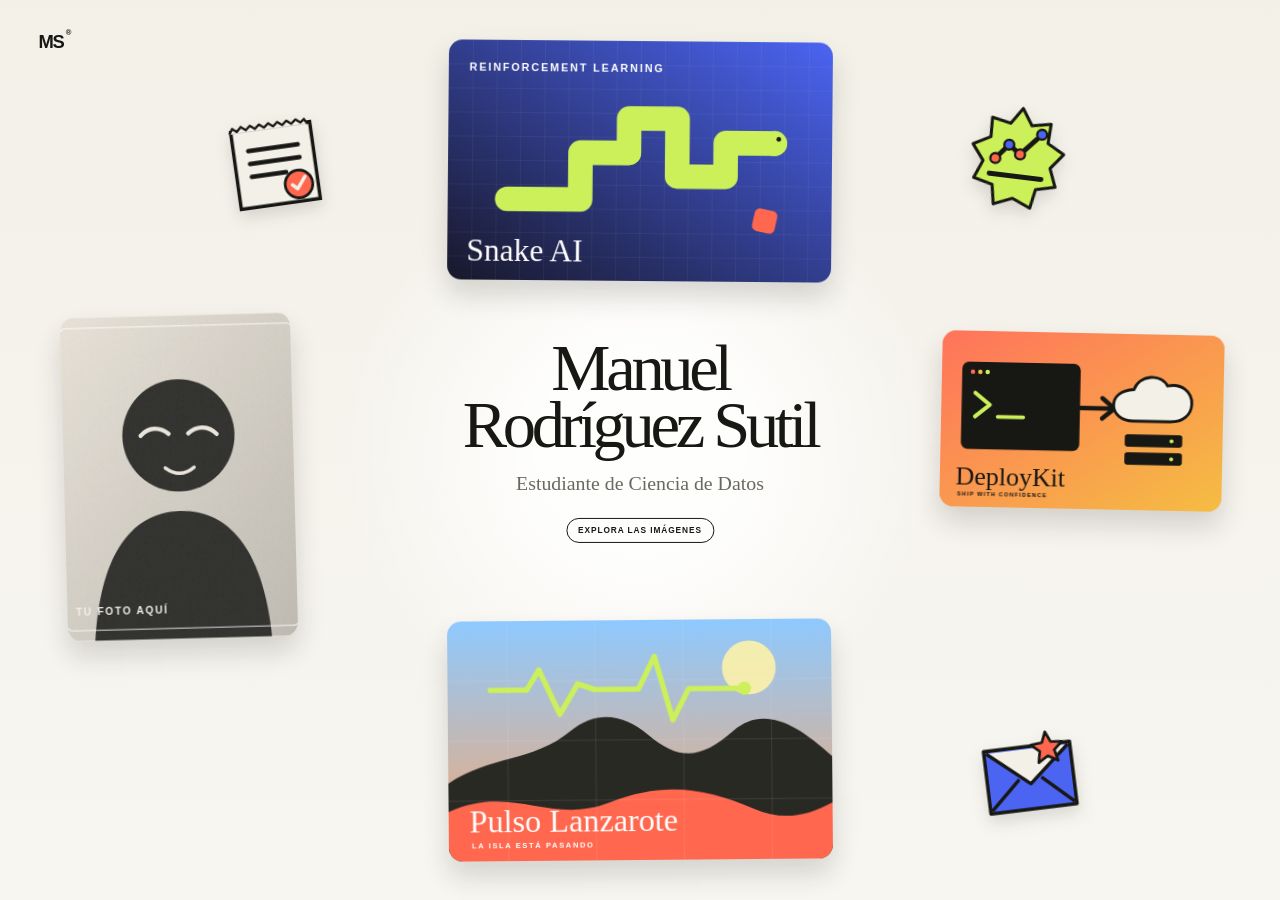
==== commit 23543bc1: "Split portfolio into dedicated pages" ====
--- a/index.html
+++ b/index.html
@@ -3,221 +3,58 @@
   <head>
     <meta charset="UTF-8" />
     <meta name="viewport" content="width=device-width, initial-scale=1.0" />
-    <meta
-      name="description"
-      content="Portfolio de Manuel Rodríguez Sutil, estudiante de Ciencia de Datos. Proyectos de inteligencia artificial, producto y datos."
-    />
+    <meta name="description" content="Portfolio de Manuel Rodríguez Sutil, estudiante de Ciencia de Datos." />
     <title>Manuel Rodríguez Sutil — Ciencia de Datos</title>
     <link rel="icon" href="assets/favicon.svg" type="image/svg+xml" />
     <link rel="stylesheet" href="style.css" />
     <script src="script.js" defer></script>
   </head>
-  <body>
-    <a class="skip-link" href="#contenido">Saltar al contenido</a>
+  <body class="home-page">
+    <div class="brand-mark" aria-hidden="true">MS<span>®</span></div>
 
-    <header class="site-header">
-      <a class="brand" href="#inicio" aria-label="Volver al inicio">MS<span>®</span></a>
-      <nav aria-label="Navegación principal">
-        <a href="#sobre-mi">Sobre mí</a>
-        <a href="#proyectos">Proyectos</a>
-        <a href="#contacto">Contacto</a>
-      </nav>
-    </header>
-
-    <main id="contenido">
-      <section class="hero" id="inicio" aria-labelledby="hero-title">
+    <main class="home-main">
+      <section class="hero" aria-labelledby="hero-title">
         <div class="hero-copy">
-          <p class="eyebrow">Portfolio · 2026</p>
-          <h1 id="hero-title">Manuel Rodríguez Sutil</h1>
+          <h1 id="hero-title">Manuel<br />Rodríguez Sutil</h1>
           <p>Estudiante de Ciencia de Datos</p>
           <span class="hero-hint">Explora las imágenes</span>
         </div>
 
-        <a class="collage-card card-portrait" href="#sobre-mi">
-          <img src="assets/portrait-placeholder.svg" alt="Retrato temporal para la sección Sobre mí" />
+        <a class="collage-card card-portrait" href="sobre-mi.html" aria-label="Abrir Sobre mí">
+          <img src="assets/portrait-placeholder.svg" alt="Retrato temporal" />
           <span>Sobre mí</span>
         </a>
 
-        <a class="collage-card card-snake" href="#snake-ai">
-          <img src="assets/snake-placeholder.svg" alt="Ilustración temporal del proyecto Snake AI" />
+        <a class="collage-card card-snake" href="snake-ai.html" aria-label="Abrir el proyecto Snake AI">
+          <img src="assets/snake-placeholder.svg" alt="Ilustración temporal de Snake AI" />
           <span>Snake AI</span>
         </a>
 
-        <a class="collage-card card-deploy" href="#deploykit">
-          <img src="assets/deploykit-placeholder.svg" alt="Ilustración temporal del proyecto DeployKit" />
+        <a class="collage-card card-deploy" href="deploykit.html" aria-label="Abrir el proyecto DeployKit">
+          <img src="assets/deploykit-placeholder.svg" alt="Ilustración temporal de DeployKit" />
           <span>DeployKit</span>
         </a>
 
-        <a class="collage-card card-pulso" href="#pulso-lanzarote">
-          <img src="assets/pulso-placeholder.svg" alt="Ilustración temporal del proyecto Pulso Lanzarote" />
+        <a class="collage-card card-pulso" href="pulso-lanzarote.html" aria-label="Abrir el proyecto Pulso Lanzarote">
+          <img src="assets/pulso-placeholder.svg" alt="Ilustración temporal de Pulso Lanzarote" />
           <span>Pulso Lanzarote</span>
         </a>
 
-        <a class="sticker sticker-experience" href="#experiencia">
-          <img src="assets/experience-sticker.svg" alt="Ir a Experiencia" />
+        <a class="sticker sticker-experience" href="experiencia.html" aria-label="Abrir Experiencia">
+          <img src="assets/experience-sticker.svg" alt="" />
           <span>Experiencia</span>
         </a>
 
-        <a class="sticker sticker-skills" href="#habilidades">
-          <img src="assets/skills-sticker.svg" alt="Ir a Habilidades" />
+        <a class="sticker sticker-skills" href="habilidades.html" aria-label="Abrir Habilidades">
+          <img src="assets/skills-sticker.svg" alt="" />
           <span>Habilidades</span>
         </a>
 
-        <a class="sticker sticker-contact" href="#contacto">
-          <img src="assets/contact-sticker.svg" alt="Ir a Contacto" />
+        <a class="sticker sticker-contact" href="contacto.html" aria-label="Abrir Contacto">
+          <img src="assets/contact-sticker.svg" alt="" />
           <span>Contacto</span>
         </a>
       </section>
-
-      <section class="about section-shell reveal" id="sobre-mi" aria-labelledby="about-title">
-        <div class="section-number">01</div>
-        <div class="section-heading">
-          <p class="eyebrow">Sobre mí</p>
-          <h2 id="about-title">Datos, código y curiosidad.</h2>
-        </div>
-        <div class="about-copy">
-          <p class="lead">
-            Soy Manuel, estudiante de Ciencia de Datos interesado en convertir problemas complejos
-            en herramientas claras, útiles y bien construidas.
-          </p>
-          <p>
-            Este texto es provisional. Aquí podrás contar tu historia, qué te llevó al mundo de los
-            datos, qué tipo de retos disfrutas y qué buscas aprender o construir a continuación.
-          </p>
-          <a class="text-link" href="#contacto">Hablemos <span aria-hidden="true">↘</span></a>
-        </div>
-      </section>
-
-      <section class="projects section-shell" id="proyectos" aria-labelledby="projects-title">
-        <div class="section-number">02</div>
-        <div class="section-heading reveal">
-          <p class="eyebrow">Trabajo seleccionado</p>
-          <h2 id="projects-title">Tres proyectos, tres formas de resolver.</h2>
-        </div>
-
-        <article class="project reveal" id="snake-ai">
-          <div class="project-media">
-            <img src="assets/snake-placeholder.svg" alt="Ilustración temporal de Snake AI" />
-            <span class="project-index">01 / 03</span>
-          </div>
-          <div class="project-copy">
-            <p class="eyebrow">Aprendizaje por refuerzo</p>
-            <h3>Snake AI</h3>
-            <p>
-              Un agente que aprende a jugar a Snake mediante una red DQN. El proyecto conecta un
-              motor rápido escrito en C y renderizado con raylib con un agente en Python y PyTorch,
-              separando juego, entrenamiento y visualización.
-            </p>
-            <ul class="tag-list" aria-label="Tecnologías de Snake AI">
-              <li>Python</li><li>C</li><li>PyTorch</li><li>raylib</li>
-            </ul>
-            <a class="project-link" href="https://github.com/manursutil/SnakeAI" target="_blank" rel="noreferrer">
-              Ver repositorio <span aria-hidden="true">↗</span>
-            </a>
-          </div>
-        </article>
-
-        <article class="project project-reverse reveal" id="deploykit">
-          <div class="project-media">
-            <img src="assets/deploykit-placeholder.svg" alt="Ilustración temporal de DeployKit" />
-            <span class="project-index">02 / 03</span>
-          </div>
-          <div class="project-copy">
-            <p class="eyebrow">DevOps · Producto</p>
-            <h3>DeployKit</h3>
-            <p>
-              Herramienta CLI para desplegar frontend y backend de forma independiente por tenant
-              sobre infraestructura AWS existente. Fija cada despliegue a un commit, usa SSM en
-              lugar de SSH e incorpora historial, bloqueos, rollback y simulación local.
-            </p>
-            <ul class="tag-list" aria-label="Tecnologías de DeployKit">
-              <li>TypeScript</li><li>AWS</li><li>Docker</li><li>Node.js</li>
-            </ul>
-            <a class="project-link" href="https://github.com/manursutil/DeployKit" target="_blank" rel="noreferrer">
-              Ver repositorio <span aria-hidden="true">↗</span>
-            </a>
-          </div>
-        </article>
-
-        <article class="project reveal" id="pulso-lanzarote">
-          <div class="project-media">
-            <img src="assets/pulso-placeholder.svg" alt="Ilustración temporal de Pulso Lanzarote" />
-            <span class="project-index">03 / 03</span>
-          </div>
-          <div class="project-copy">
-            <p class="eyebrow">Datos · Producto local</p>
-            <h3>Pulso Lanzarote</h3>
-            <p>
-              Una guía viva de eventos de la isla. Recopila agendas locales, normaliza y elimina
-              duplicados, y selecciona planes relevantes para publicarlos en web, Telegram y un
-              calendario iCalendar, con enriquecimiento semántico local mediante Ollama.
-            </p>
-            <ul class="tag-list" aria-label="Tecnologías de Pulso Lanzarote">
-              <li>Python</li><li>FastAPI</li><li>SQLite</li><li>Ollama</li>
-            </ul>
-            <a class="project-link" href="https://github.com/manursutil/PulsoLanzarote" target="_blank" rel="noreferrer">
-              Ver repositorio <span aria-hidden="true">↗</span>
-            </a>
-          </div>
-        </article>
-      </section>
-
-      <section class="experience section-shell reveal" id="experiencia" aria-labelledby="experience-title">
-        <div class="section-number">03</div>
-        <div class="section-heading">
-          <p class="eyebrow">Trayectoria</p>
-          <h2 id="experience-title">Experiencia que todavía está tomando forma.</h2>
-        </div>
-        <div class="timeline">
-          <article>
-            <span>2025 — Ahora</span>
-            <h3>Tu experiencia más reciente</h3>
-            <p>Empresa o proyecto · Añade aquí una descripción breve del impacto y tus responsabilidades.</p>
-          </article>
-          <article>
-            <span>2024 — 2025</span>
-            <h3>Otra experiencia relevante</h3>
-            <p>Organización · Resume lo que construiste, aprendiste o mejoraste en una o dos líneas.</p>
-          </article>
-          <article>
-            <span>Formación</span>
-            <h3>Ciencia de Datos</h3>
-            <p>Universidad o centro · Completa este bloque con tu formación y las áreas que más te interesan.</p>
-          </article>
-        </div>
-      </section>
-
-      <section class="skills section-shell reveal" id="habilidades" aria-labelledby="skills-title">
-        <div class="section-number">04</div>
-        <div class="section-heading">
-          <p class="eyebrow">Herramientas</p>
-          <h2 id="skills-title">Lo que uso para pasar de pregunta a producto.</h2>
-        </div>
-        <div class="skills-grid">
-          <article><span>01</span><h3>Datos & IA</h3><p>Python, PyTorch, pandas, modelos de lenguaje y aprendizaje por refuerzo.</p></article>
-          <article><span>02</span><h3>Desarrollo</h3><p>TypeScript, C, APIs, automatización, testing y diseño de herramientas CLI.</p></article>
-          <article><span>03</span><h3>Infraestructura</h3><p>AWS, Docker, Linux, CI/CD y despliegues reproducibles.</p></article>
-          <article><span>04</span><h3>Forma de trabajar</h3><p>Curiosidad, pensamiento de producto, comunicación y aprendizaje continuo.</p></article>
-        </div>
-      </section>
-
-      <section class="contact section-shell reveal" id="contacto" aria-labelledby="contact-title">
-        <div class="contact-copy">
-          <p class="eyebrow">Contacto</p>
-          <h2 id="contact-title">¿Construimos algo interesante?</h2>
-          <p>Este texto y el correo son temporales. Sustitúyelos cuando quieras por tu mensaje y datos definitivos.</p>
-        </div>
-        <div class="contact-links">
-          <a href="mailto:hola@ejemplo.com">hola@ejemplo.com <span aria-hidden="true">↗</span></a>
-          <a href="https://github.com/manursutil" target="_blank" rel="noreferrer">GitHub <span aria-hidden="true">↗</span></a>
-          <a href="#inicio">Volver arriba <span aria-hidden="true">↑</span></a>
-        </div>
-      </section>
     </main>
-
-    <footer>
-      <p>Manuel Rodríguez Sutil © <span id="year">2026</span></p>
-      <p>Diseñado y desarrollado sin dependencias.</p>
-    </footer>
   </body>
 </html>
--- a/style.css
+++ b/style.css
@@ -15,7 +15,7 @@
 }
 
 html {
-  scroll-behavior: smooth;
+  background: var(--paper);
 }
 
 body {
@@ -23,7 +23,6 @@
   color: var(--ink);
   background: var(--paper);
   font-family: var(--sans);
-  font-size: 16px;
   line-height: 1.6;
   -webkit-font-smoothing: antialiased;
 }
@@ -37,92 +36,41 @@
   color: inherit;
 }
 
-.skip-link {
+/* Home */
+
+.home-page {
+  width: 100%;
+  height: 100svh;
+  overflow: hidden;
+}
+
+.brand-mark {
   position: fixed;
-  z-index: 100;
-  top: 1rem;
-  left: 1rem;
-  padding: 0.7rem 1rem;
-  color: white;
-  background: var(--ink);
-  transform: translateY(-160%);
-}
-
-.skip-link:focus {
-  transform: translateY(0);
-}
-
-.site-header {
-  position: absolute;
-  z-index: 20;
-  top: 0;
-  left: 0;
-  display: flex;
-  width: 100%;
-  align-items: center;
-  justify-content: space-between;
-  padding: 1.8rem clamp(1.25rem, 4vw, 4.5rem);
-}
-
-.brand {
-  font-size: 1.2rem;
+  z-index: 30;
+  top: clamp(1rem, 3vh, 2rem);
+  left: clamp(1rem, 3vw, 3rem);
+  font-size: 1.15rem;
   font-weight: 800;
   letter-spacing: -0.06em;
-  text-decoration: none;
-}
-
-.brand span {
-  margin-left: 0.15rem;
-  font-size: 0.55rem;
+}
+
+.brand-mark span {
+  margin-left: 0.12rem;
+  font-size: 0.48rem;
   vertical-align: top;
 }
 
-.site-header nav {
-  display: flex;
-  gap: clamp(1rem, 3vw, 2.5rem);
-}
-
-.site-header nav a {
-  position: relative;
-  font-size: 0.76rem;
-  font-weight: 700;
-  letter-spacing: 0.08em;
-  text-decoration: none;
-  text-transform: uppercase;
-}
-
-.site-header nav a::after,
-.text-link::after,
-.project-link::after {
-  position: absolute;
-  right: 0;
-  bottom: -0.18rem;
-  left: 0;
-  height: 1px;
-  background: currentColor;
-  content: "";
-  transform: scaleX(0);
-  transform-origin: right;
-  transition: transform 220ms ease;
-}
-
-.site-header nav a:hover::after,
-.site-header nav a:focus-visible::after,
-.text-link:hover::after,
-.text-link:focus-visible::after,
-.project-link:hover::after,
-.project-link:focus-visible::after {
-  transform: scaleX(1);
-  transform-origin: left;
+.home-main,
+.hero {
+  width: 100%;
+  height: 100svh;
 }
 
 .hero {
   position: relative;
-  min-height: 920px;
   overflow: hidden;
-  border-bottom: 1px solid var(--line);
   background:
-    radial-gradient(circle at 50% 50%, rgba(255, 255, 255, 0.84) 0 15%, transparent 42%),
+    radial-gradient(circle at 50% 50%, rgba(255, 255, 255, 0.9) 0 13%, transparent 38%),
     linear-gradient(var(--paper), #f8f6f1);
 }
 
@@ -131,42 +79,34 @@
   z-index: 8;
   top: 49%;
   left: 50%;
-  width: min(34rem, 42vw);
+  width: min(39vw, 44rem);
   text-align: center;
   transform: translate(-50%, -50%);
-}
-
-.eyebrow {
-  margin: 0 0 0.75rem;
-  font-size: 0.7rem;
-  font-weight: 800;
-  letter-spacing: 0.16em;
-  text-transform: uppercase;
 }
 
 .hero-copy h1 {
   margin: 0;
   font-family: var(--serif);
-  font-size: clamp(3rem, 5.5vw, 6rem);
+  font-size: clamp(2.8rem, 5.2vw, 5.8rem);
   font-weight: 400;
   letter-spacing: -0.065em;
-  line-height: 0.94;
-}
-
-.hero-copy > p:not(.eyebrow) {
-  margin: 1rem 0 0;
+  line-height: 0.86;
+}
+
+.hero-copy p {
+  margin: clamp(0.7rem, 1.6vh, 1.25rem) 0 0;
   color: var(--muted);
   font-family: var(--serif);
-  font-size: clamp(1.1rem, 1.7vw, 1.55rem);
+  font-size: clamp(1rem, 1.55vw, 1.45rem);
 }
 
 .hero-hint {
   display: inline-block;
-  margin-top: 1.5rem;
-  padding: 0.38rem 0.75rem;
+  margin-top: clamp(0.8rem, 2vh, 1.4rem);
+  padding: 0.32rem 0.7rem;
   border: 1px solid var(--ink);
   border-radius: 999px;
-  font-size: 0.63rem;
+  font-size: clamp(0.52rem, 0.62vw, 0.66rem);
   font-weight: 800;
   letter-spacing: 0.11em;
   text-transform: uppercase;
@@ -176,48 +116,49 @@
 .sticker {
   --tilt-x: 0deg;
   --tilt-y: 0deg;
+  --translate-x: 0%;
+  --scale: 1;
   position: absolute;
   z-index: 4;
   text-decoration: none;
-  transform: perspective(900px) rotateX(var(--tilt-x)) rotateY(var(--tilt-y));
-  transition: transform 240ms ease, filter 240ms ease;
+  transform: translateX(var(--translate-x)) perspective(900px) rotate(var(--rotation, 0deg)) rotateX(var(--tilt-x)) rotateY(var(--tilt-y)) scale(var(--scale));
+  transition: filter 220ms ease, transform 220ms ease;
 }
 
 .collage-card img {
   height: 100%;
-  border-radius: 1.1rem;
+  border-radius: clamp(0.65rem, 1.1vw, 1.15rem);
   object-fit: cover;
-  box-shadow: 0 18px 28px rgba(30, 28, 22, 0.16);
+  box-shadow: 0 15px 27px rgba(30, 28, 22, 0.16);
 }
 
 .collage-card > span,
 .sticker > span {
   position: absolute;
   z-index: 10;
-  bottom: 0.7rem;
+  bottom: 0.65rem;
   left: 50%;
   width: max-content;
-  max-width: calc(100% - 1rem);
-  padding: 0.4rem 0.7rem;
+  padding: 0.34rem 0.62rem;
   color: white;
   background: var(--ink);
   border-radius: 999px;
-  font-size: 0.64rem;
+  font-size: clamp(0.52rem, 0.58vw, 0.64rem);
   font-weight: 800;
   letter-spacing: 0.08em;
   opacity: 0;
   text-transform: uppercase;
-  transform: translate(-50%, 0.7rem);
-  transition: opacity 200ms ease, transform 200ms ease;
+  transform: translate(-50%, 0.55rem);
+  transition: opacity 180ms ease, transform 180ms ease;
 }
 
 .collage-card:hover,
 .collage-card:focus-visible,
 .sticker:hover,
 .sticker:focus-visible {
-  z-index: 12;
+  --scale: 1.035;
+  z-index: 15;
   filter: saturate(1.08);
-  transform: perspective(900px) rotateX(var(--tilt-x)) rotateY(var(--tilt-y)) scale(1.035);
   outline: none;
 }
 
@@ -230,202 +171,164 @@
 }
 
 .card-portrait {
-  top: 36%;
+  --rotation: -1.5deg;
+  top: 35%;
   left: 5%;
-  width: clamp(190px, 20vw, 285px);
-  height: clamp(230px, 25vw, 345px);
-  transform: perspective(900px) rotate(-2deg) rotateX(var(--tilt-x)) rotateY(var(--tilt-y));
+  width: min(18vw, 17rem);
+  height: min(36vh, 22rem);
 }
 
 .card-snake {
-  top: 8.5%;
-  left: 35%;
-  width: clamp(300px, 32vw, 470px);
-  height: clamp(180px, 20vw, 290px);
-  transform: perspective(900px) rotate(1deg) rotateX(var(--tilt-x)) rotateY(var(--tilt-y));
+  --rotation: 0.5deg;
+  --translate-x: -50%;
+  top: 4.5%;
+  left: 50%;
+  width: min(30vw, 47vh, 29rem);
+  aspect-ratio: 16 / 10;
 }
 
 .card-deploy {
-  top: 35%;
+  --rotation: 1.2deg;
+  top: 37%;
   right: 4.5%;
-  width: clamp(200px, 21vw, 315px);
-  height: clamp(235px, 25vw, 355px);
-  transform: perspective(900px) rotate(2deg) rotateX(var(--tilt-x)) rotateY(var(--tilt-y));
+  width: min(22vw, 22rem);
+  aspect-ratio: 16 / 10;
+}
+
+.card-deploy img {
+  object-fit: contain;
+  background: #f39a58;
 }
 
 .card-pulso {
+  --rotation: -0.5deg;
+  --translate-x: -50%;
   bottom: 4.5%;
-  left: 35%;
-  width: clamp(300px, 32vw, 470px);
-  height: clamp(180px, 20vw, 290px);
-  transform: perspective(900px) rotate(-1deg) rotateX(var(--tilt-x)) rotateY(var(--tilt-y));
+  left: 50%;
+  width: min(30vw, 47vh, 29rem);
+  aspect-ratio: 16 / 10;
 }
 
 .sticker {
-  width: clamp(105px, 10vw, 150px);
+  width: min(9vw, 8.3rem);
 }
 
 .sticker img {
-  filter: drop-shadow(0 8px 8px rgba(30, 28, 22, 0.14));
+  filter: drop-shadow(0 7px 8px rgba(30, 28, 22, 0.14));
 }
 
 .sticker-experience {
-  top: 13%;
-  left: 14%;
-  transform: perspective(900px) rotate(-9deg) rotateX(var(--tilt-x)) rotateY(var(--tilt-y));
+  --rotation: -8deg;
+  top: 12%;
+  left: 17%;
 }
 
 .sticker-skills {
-  top: 12%;
-  right: 13%;
-  transform: perspective(900px) rotate(7deg) rotateX(var(--tilt-x)) rotateY(var(--tilt-y));
+  --rotation: 7deg;
+  top: 11%;
+  right: 16%;
 }
 
 .sticker-contact {
-  right: 14%;
+  --rotation: -7deg;
+  right: 15%;
   bottom: 7%;
-  transform: perspective(900px) rotate(-7deg) rotateX(var(--tilt-x)) rotateY(var(--tilt-y));
-}
-
-.section-shell {
-  position: relative;
-  display: grid;
-  grid-template-columns: minmax(3rem, 0.35fr) minmax(240px, 0.9fr) minmax(300px, 1.45fr);
-  gap: clamp(1.5rem, 4vw, 5rem);
-  width: min(1400px, calc(100% - 2.5rem));
-  margin: 0 auto;
-  padding: clamp(6rem, 11vw, 10rem) 0;
-  scroll-margin-top: 2rem;
-}
-
-.section-number {
-  padding-top: 0.5rem;
-  color: var(--muted);
-  font-size: 0.72rem;
-  font-weight: 800;
-  letter-spacing: 0.12em;
-}
-
-.section-heading h2,
-.contact h2 {
-  max-width: 13ch;
-  margin: 0;
-  font-family: var(--serif);
-  font-size: clamp(2.75rem, 5.4vw, 5.6rem);
-  font-weight: 400;
-  letter-spacing: -0.065em;
-  line-height: 0.98;
-}
-
-.about {
-  min-height: 80vh;
-  align-items: start;
-}
-
-.about-copy {
-  max-width: 42rem;
-  padding-top: 3rem;
-}
-
-.about-copy .lead {
-  margin-top: 0;
-  font-family: var(--serif);
-  font-size: clamp(1.65rem, 3vw, 2.8rem);
-  line-height: 1.15;
-}
-
-.about-copy > p:not(.lead) {
-  max-width: 34rem;
-  color: var(--muted);
-  font-size: 1.05rem;
-}
-
-.text-link,
-.project-link {
-  position: relative;
-  display: inline-block;
-  margin-top: 1.5rem;
-  font-size: 0.78rem;
+}
+
+/* Detail pages */
+
+.detail-page {
+  min-height: 100vh;
+}
+
+.back-link {
+  position: fixed;
+  z-index: 30;
+  top: 1.5rem;
+  left: 1.5rem;
+  padding: 0.55rem 0.85rem 0.55rem 2rem;
+  border: 1px solid var(--ink);
+  border-radius: 999px;
+  background: rgba(243, 240, 232, 0.92);
+  font-size: 0.68rem;
   font-weight: 800;
   letter-spacing: 0.1em;
   text-decoration: none;
   text-transform: uppercase;
-}
-
-.projects {
-  padding-bottom: 4rem;
-  border-top: 1px solid var(--line);
-}
-
-.projects > .section-heading {
-  grid-column: 2 / 4;
-  margin-bottom: clamp(3rem, 8vw, 8rem);
-}
-
-.project {
+  backdrop-filter: blur(8px);
+}
+
+.back-link::before {
+  position: absolute;
+  left: 0.75rem;
+  content: "←";
+  transition: transform 180ms ease;
+}
+
+.back-link:hover::before,
+.back-link:focus-visible::before {
+  transform: translateX(-0.2rem);
+}
+
+.detail-main {
+  width: min(1240px, calc(100% - 2.5rem));
+  margin: 0 auto;
+  padding: clamp(7rem, 13vw, 10rem) 0 clamp(5rem, 10vw, 9rem);
+}
+
+.detail-kicker {
+  margin: 0 0 0.9rem;
+  font-size: 0.7rem;
+  font-weight: 800;
+  letter-spacing: 0.15em;
+  text-transform: uppercase;
+}
+
+.detail-title {
+  max-width: 12ch;
+  margin: 0;
+  font-family: var(--serif);
+  font-size: clamp(3.4rem, 8vw, 8rem);
+  font-weight: 400;
+  letter-spacing: -0.07em;
+  line-height: 0.88;
+}
+
+.detail-intro {
+  max-width: 40rem;
+  margin: clamp(2rem, 4vw, 3.5rem) 0 0 auto;
+  color: var(--muted);
+  font-family: var(--serif);
+  font-size: clamp(1.35rem, 2.7vw, 2.4rem);
+  line-height: 1.2;
+}
+
+.project-detail-hero {
   display: grid;
-  grid-column: 1 / -1;
-  grid-template-columns: minmax(0, 1.35fr) minmax(280px, 0.65fr);
-  gap: clamp(2rem, 7vw, 8rem);
+  grid-template-columns: minmax(0, 1.15fr) minmax(300px, 0.85fr);
+  gap: clamp(2.5rem, 7vw, 7rem);
   align-items: center;
-  padding: clamp(3rem, 7vw, 7rem) 0;
-  scroll-margin-top: 1rem;
-}
-
-.project + .project {
-  border-top: 1px solid var(--line);
-}
-
-.project-reverse .project-media {
-  order: 2;
-}
-
-.project-media {
-  position: relative;
+}
+
+.detail-media {
   overflow: hidden;
   aspect-ratio: 16 / 10;
   border-radius: 1.4rem;
-  background: #ddd;
-}
-
-.project-media img {
+  box-shadow: 0 20px 40px rgba(30, 28, 22, 0.14);
+}
+
+.detail-media img {
   height: 100%;
   object-fit: cover;
-  transition: transform 600ms cubic-bezier(0.22, 1, 0.36, 1);
-}
-
-.project:hover .project-media img {
-  transform: scale(1.025);
-}
-
-.project-index {
-  position: absolute;
-  top: 1rem;
-  right: 1rem;
-  padding: 0.35rem 0.65rem;
-  color: white;
-  background: rgba(23, 23, 20, 0.78);
-  border-radius: 999px;
-  font-size: 0.63rem;
-  font-weight: 800;
-  letter-spacing: 0.08em;
-}
-
-.project-copy {
-  max-width: 31rem;
-}
-
-.project-copy h3 {
-  margin: 0 0 1.3rem;
-  font-family: var(--serif);
-  font-size: clamp(2.6rem, 4vw, 4.7rem);
-  font-weight: 400;
-  letter-spacing: -0.055em;
-  line-height: 0.96;
-}
-
-.project-copy > p:not(.eyebrow) {
+}
+
+.project-detail-copy .detail-title {
+  font-size: clamp(3.5rem, 7vw, 7rem);
+}
+
+.project-detail-copy > p:not(.detail-kicker) {
   color: var(--muted);
+  font-size: 1.05rem;
 }
 
 .tag-list {
@@ -438,50 +341,92 @@
 }
 
 .tag-list li {
-  padding: 0.35rem 0.7rem;
+  padding: 0.36rem 0.72rem;
   border: 1px solid var(--line);
   border-radius: 999px;
   font-size: 0.7rem;
   font-weight: 700;
 }
 
-.experience,
-.skills {
+.primary-link {
+  display: inline-block;
+  margin-top: 1.7rem;
+  padding: 0.75rem 1.05rem;
+  color: white;
+  background: var(--ink);
+  border-radius: 999px;
+  font-size: 0.72rem;
+  font-weight: 800;
+  letter-spacing: 0.09em;
+  text-decoration: none;
+  text-transform: uppercase;
+}
+
+.primary-link:hover,
+.primary-link:focus-visible {
+  color: var(--ink);
+  background: var(--lime);
+}
+
+.facts-grid,
+.skills-grid,
+.timeline,
+.contact-panel {
+  margin-top: clamp(4rem, 9vw, 8rem);
+}
+
+.facts-grid {
+  display: grid;
+  grid-template-columns: repeat(3, 1fr);
   border-top: 1px solid var(--line);
-}
-
-.timeline {
-  padding-top: 2rem;
+  border-bottom: 1px solid var(--line);
+}
+
+.facts-grid article {
+  padding: 2rem;
+  border-right: 1px solid var(--line);
+}
+
+.facts-grid article:last-child {
+  border-right: 0;
+}
+
+.facts-grid span,
+.timeline span,
+.skills-grid span {
+  color: var(--muted);
+  font-size: 0.68rem;
+  font-weight: 800;
+  letter-spacing: 0.1em;
+  text-transform: uppercase;
+}
+
+.facts-grid h2,
+.timeline h2,
+.skills-grid h2 {
+  margin: 2rem 0 0.7rem;
+  font-family: var(--serif);
+  font-size: 1.8rem;
+  font-weight: 400;
+  line-height: 1.05;
+}
+
+.facts-grid p,
+.timeline p,
+.skills-grid p {
+  margin: 0;
+  color: var(--muted);
 }
 
 .timeline article {
   display: grid;
-  grid-template-columns: 8rem 1fr;
-  column-gap: 1.5rem;
-  padding: 1.5rem 0;
+  grid-template-columns: 10rem 1fr;
+  padding: 2rem 0;
   border-top: 1px solid var(--line);
 }
 
-.timeline span {
-  grid-row: 1 / 3;
-  color: var(--muted);
-  font-size: 0.7rem;
-  font-weight: 800;
-  letter-spacing: 0.08em;
-  text-transform: uppercase;
-}
-
-.timeline h3 {
-  margin: 0;
-  font-family: var(--serif);
-  font-size: 1.65rem;
-  font-weight: 400;
-  line-height: 1.1;
-}
-
-.timeline p {
-  margin: 0.45rem 0 0;
-  color: var(--muted);
+.timeline h2 {
+  margin: 0 0 0.5rem;
 }
 
 .skills-grid {
@@ -494,321 +439,190 @@
 
 .skills-grid article {
   min-height: 230px;
-  padding: clamp(1.4rem, 3vw, 2.4rem);
+  padding: 2rem;
   background: var(--paper);
 }
 
-.skills-grid span {
-  color: var(--muted);
-  font-size: 0.68rem;
-  font-weight: 800;
-}
-
-.skills-grid h3 {
-  margin: 2.5rem 0 0.8rem;
+.contact-panel {
+  display: grid;
+  grid-template-columns: 1fr 1fr;
+  gap: 1px;
+  background: var(--line);
+  border: 1px solid var(--line);
+}
+
+.contact-panel a {
+  display: flex;
+  min-height: 160px;
+  align-items: end;
+  justify-content: space-between;
+  padding: 2rem;
+  background: var(--paper);
   font-family: var(--serif);
-  font-size: 1.8rem;
-  font-weight: 400;
-}
-
-.skills-grid p {
-  margin: 0;
-  color: var(--muted);
-  font-size: 0.9rem;
-}
-
-.contact {
-  grid-template-columns: 1.5fr 0.8fr;
-  align-items: end;
-  width: 100%;
-  max-width: none;
-  padding-right: clamp(1.25rem, 5vw, 5rem);
-  padding-left: clamp(1.25rem, 5vw, 5rem);
-  color: white;
-  background: var(--ink);
-}
-
-.contact h2 {
-  max-width: 10ch;
-  font-size: clamp(3.5rem, 8vw, 8.5rem);
-}
-
-.contact-copy > p:last-child {
-  max-width: 35rem;
-  color: rgba(255, 255, 255, 0.62);
-}
-
-.contact-links {
-  display: flex;
-  flex-direction: column;
-}
-
-.contact-links a {
-  display: flex;
-  justify-content: space-between;
-  padding: 1.2rem 0;
-  border-top: 1px solid rgba(255, 255, 255, 0.28);
-  font-size: 0.82rem;
-  font-weight: 800;
-  letter-spacing: 0.08em;
+  font-size: clamp(1.5rem, 3vw, 2.7rem);
   text-decoration: none;
-  text-transform: uppercase;
-}
-
-.contact-links a:hover,
-.contact-links a:focus-visible {
-  color: var(--lime);
-}
-
-footer {
-  display: flex;
-  justify-content: space-between;
-  padding: 1.2rem clamp(1.25rem, 5vw, 5rem);
-  color: rgba(255, 255, 255, 0.58);
-  background: var(--ink);
-  border-top: 1px solid rgba(255, 255, 255, 0.16);
-  font-size: 0.68rem;
-  font-weight: 700;
-  letter-spacing: 0.08em;
-  text-transform: uppercase;
-}
-
-footer p {
-  margin: 0;
-}
-
-.reveal {
-  opacity: 0;
-  transform: translateY(30px);
-  transition: opacity 700ms ease, transform 700ms cubic-bezier(0.22, 1, 0.36, 1);
-}
-
-.reveal.is-visible {
-  opacity: 1;
-  transform: none;
-}
-
-@media (max-width: 980px) {
-  .hero {
-    min-height: 850px;
+}
+
+.contact-panel a:hover,
+.contact-panel a:focus-visible {
+  background: var(--lime);
+}
+
+@media (max-width: 760px) {
+  .brand-mark {
+    top: 0.8rem;
+    left: 1rem;
   }
 
   .hero-copy {
-    width: 44vw;
+    top: 16%;
+    width: 92%;
+  }
+
+  .hero-copy h1 {
+    font-size: clamp(2.5rem, 12vw, 4rem);
+    line-height: 0.88;
+  }
+
+  .hero-copy p {
+    font-size: 1rem;
+  }
+
+  .hero-hint {
+    margin-top: 0.6rem;
+  }
+
+  .card-snake {
+    --translate-x: 0%;
+    top: 31%;
+    left: 4%;
+    width: 55%;
+  }
+
+  .card-snake:hover,
+  .card-snake:focus-visible {
+    --scale: 1.025;
   }
 
   .card-portrait {
-    left: 2.5%;
+    top: 31%;
+    right: 4%;
+    left: auto;
+    width: 31%;
+    height: 21%;
+  }
+
+  .card-pulso {
+    --translate-x: 0%;
+    top: 53%;
+    bottom: auto;
+    left: 4%;
+    width: 55%;
+  }
+
+  .card-pulso:hover,
+  .card-pulso:focus-visible {
+    --scale: 1.025;
   }
 
   .card-deploy {
-    right: 2.5%;
+    top: 55%;
+    right: 4%;
+    width: 34%;
+  }
+
+  .sticker {
+    bottom: 7%;
+    width: 18%;
   }
 
   .sticker-experience {
-    left: 8%;
-  }
-
-  .sticker-skills,
-  .sticker-contact {
-    right: 8%;
-  }
-
-  .section-shell {
-    grid-template-columns: 2.5rem 0.9fr 1.3fr;
-    gap: 1.5rem;
-  }
-
-  .project {
-    gap: 2.5rem;
-  }
-}
-
-@media (max-width: 760px) {
-  .site-header nav a:nth-child(2) {
-    display: none;
-  }
-
-  .hero {
-    display: grid;
-    grid-template-columns: 1fr 1fr;
-    gap: 0.8rem;
-    min-height: auto;
-    padding: 7rem 1rem 3rem;
-  }
-
-  .hero-copy {
-    position: relative;
     top: auto;
-    left: auto;
-    grid-column: 1 / -1;
-    width: auto;
-    padding: 3rem 0 4rem;
-    transform: none;
-  }
-
-  .collage-card,
-  .sticker,
-  .card-portrait,
-  .card-snake,
-  .card-deploy,
-  .card-pulso,
-  .sticker-experience,
-  .sticker-skills,
-  .sticker-contact {
-    position: relative;
+    left: 9%;
+  }
+
+  .sticker-skills {
     top: auto;
     right: auto;
-    bottom: auto;
-    left: auto;
-    width: auto;
-    height: auto;
-    transform: none;
-  }
-
-  .collage-card {
-    aspect-ratio: 4 / 3;
-  }
-
-  .card-portrait,
-  .card-deploy {
-    aspect-ratio: 3 / 4;
-  }
-
-  .card-snake,
-  .card-pulso {
-    grid-column: 1 / -1;
-    aspect-ratio: 16 / 10;
-  }
-
-  .sticker {
-    display: flex;
-    min-height: 150px;
-    align-items: center;
-    justify-content: center;
-    padding: 1rem;
-  }
-
-  .sticker img {
-    width: 110px;
-  }
-
-  .sticker > span,
-  .collage-card > span {
+    left: 41%;
+  }
+
+  .sticker-contact {
+    right: 9%;
+  }
+
+  .collage-card > span,
+  .sticker > span {
+    bottom: 0.35rem;
+    padding: 0.25rem 0.45rem;
+    font-size: 0.48rem;
     opacity: 1;
     transform: translate(-50%, 0);
   }
 
-  .sticker-contact {
-    grid-column: 1 / -1;
-  }
-
-  .section-shell {
-    display: block;
-    width: min(100% - 2rem, 680px);
-  }
-
-  .section-number {
-    margin-bottom: 2rem;
-  }
-
-  .about-copy {
-    padding-top: 3rem;
-  }
-
-  .projects > .section-heading {
-    margin-bottom: 3rem;
-  }
-
-  .project {
+  .back-link {
+    top: 1rem;
+    left: 1rem;
+  }
+
+  .project-detail-hero {
     display: flex;
     flex-direction: column;
     align-items: stretch;
   }
 
-  .project-reverse .project-media {
-    order: 0;
-  }
-
-  .project-copy {
-    max-width: none;
-  }
-
-  .timeline {
-    margin-top: 3rem;
-  }
-
-  .skills-grid {
-    margin-top: 3rem;
-  }
-
-  .contact {
-    width: 100%;
-  }
-
-  .contact-links {
-    margin-top: 4rem;
-  }
-}
-
-@media (max-width: 520px) {
-  .site-header {
-    padding: 1.25rem;
-  }
-
-  .site-header nav {
-    gap: 1rem;
-  }
-
-  .hero {
-    padding-top: 5.5rem;
-  }
-
-  .hero-copy {
-    padding-bottom: 3rem;
-  }
-
-  .section-heading h2,
-  .contact h2 {
-    font-size: clamp(2.6rem, 13vw, 4rem);
+  .project-detail-copy {
+    order: -1;
+  }
+
+  .facts-grid,
+  .skills-grid,
+  .contact-panel {
+    grid-template-columns: 1fr;
+  }
+
+  .facts-grid article {
+    border-right: 0;
+    border-bottom: 1px solid var(--line);
+  }
+
+  .facts-grid article:last-child {
+    border-bottom: 0;
   }
 
   .timeline article {
     display: block;
   }
 
-  .timeline h3 {
-    margin-top: 0.65rem;
-  }
-
-  .skills-grid {
-    grid-template-columns: 1fr;
-  }
-
-  .skills-grid article {
-    min-height: 190px;
-  }
-
-  footer {
-    flex-direction: column;
-    gap: 0.5rem;
+  .timeline h2 {
+    margin-top: 0.8rem;
+  }
+}
+
+@media (max-height: 700px) and (min-width: 761px) {
+  .hero-copy {
+    top: 47%;
+  }
+
+  .hero-copy h1 {
+    font-size: min(4.8vw, 4rem);
+  }
+
+  .card-snake,
+  .card-pulso {
+    width: min(27vw, 44vh, 24rem);
+  }
+
+  .card-portrait {
+    height: 34vh;
   }
 }
 
 @media (prefers-reduced-motion: reduce) {
-  html {
-    scroll-behavior: auto;
-  }
-
   *,
   *::before,
   *::after {
     scroll-behavior: auto !important;
     transition-duration: 0.01ms !important;
   }
-
-  .reveal {
-    opacity: 1;
-    transform: none;
-  }
-}
+}
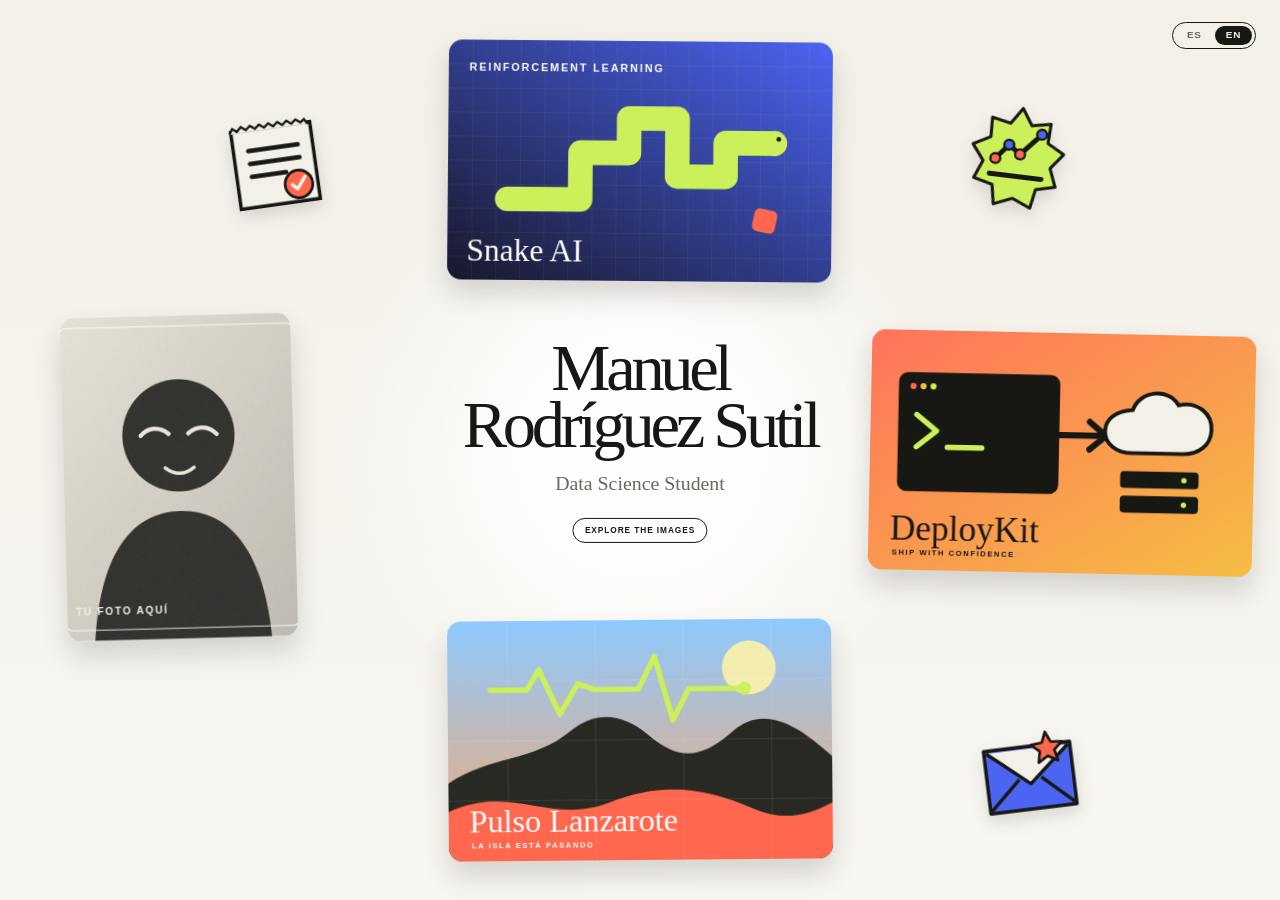
==== commit f72c3ed2: "Add bilingual portfolio localization" ====
--- a/index.html
+++ b/index.html
@@ -9,50 +9,48 @@
     <link rel="stylesheet" href="style.css" />
     <script src="script.js" defer></script>
   </head>
-  <body class="home-page">
-    <div class="brand-mark" aria-hidden="true">MS<span>®</span></div>
-
+  <body class="home-page" data-page="index">
     <main class="home-main">
       <section class="hero" aria-labelledby="hero-title">
         <div class="hero-copy">
           <h1 id="hero-title">Manuel<br />Rodríguez Sutil</h1>
-          <p>Estudiante de Ciencia de Datos</p>
-          <span class="hero-hint">Explora las imágenes</span>
+          <p data-i18n="role">Estudiante de Ciencia de Datos</p>
+          <span class="hero-hint" data-i18n="hint">Explora las imágenes</span>
         </div>
 
-        <a class="collage-card card-portrait" href="sobre-mi.html" aria-label="Abrir Sobre mí">
-          <img src="assets/portrait-placeholder.svg" alt="Retrato temporal" />
-          <span>Sobre mí</span>
+        <a class="collage-card card-portrait" href="sobre-mi.html" aria-label="Abrir Sobre mí" data-i18n-aria="openAbout">
+          <img src="assets/portrait-placeholder.svg" alt="Retrato temporal" data-i18n-alt="portraitAlt" />
+          <span data-i18n="about">Sobre mí</span>
         </a>
 
-        <a class="collage-card card-snake" href="snake-ai.html" aria-label="Abrir el proyecto Snake AI">
-          <img src="assets/snake-placeholder.svg" alt="Ilustración temporal de Snake AI" />
+        <a class="collage-card card-snake" href="snake-ai.html" aria-label="Abrir el proyecto Snake AI" data-i18n-aria="openSnake">
+          <img src="assets/snake-placeholder.svg" alt="Ilustración temporal de Snake AI" data-i18n-alt="snakeAlt" />
           <span>Snake AI</span>
         </a>
 
-        <a class="collage-card card-deploy" href="deploykit.html" aria-label="Abrir el proyecto DeployKit">
-          <img src="assets/deploykit-placeholder.svg" alt="Ilustración temporal de DeployKit" />
+        <a class="collage-card card-deploy" href="deploykit.html" aria-label="Abrir el proyecto DeployKit" data-i18n-aria="openDeploy">
+          <img src="assets/deploykit-placeholder.svg" alt="Ilustración temporal de DeployKit" data-i18n-alt="deployAlt" />
           <span>DeployKit</span>
         </a>
 
-        <a class="collage-card card-pulso" href="pulso-lanzarote.html" aria-label="Abrir el proyecto Pulso Lanzarote">
-          <img src="assets/pulso-placeholder.svg" alt="Ilustración temporal de Pulso Lanzarote" />
+        <a class="collage-card card-pulso" href="pulso-lanzarote.html" aria-label="Abrir el proyecto Pulso Lanzarote" data-i18n-aria="openPulso">
+          <img src="assets/pulso-placeholder.svg" alt="Ilustración temporal de Pulso Lanzarote" data-i18n-alt="pulsoAlt" />
           <span>Pulso Lanzarote</span>
         </a>
 
-        <a class="sticker sticker-experience" href="experiencia.html" aria-label="Abrir Experiencia">
+        <a class="sticker sticker-experience" href="experiencia.html" aria-label="Abrir Experiencia" data-i18n-aria="openExperience">
           <img src="assets/experience-sticker.svg" alt="" />
-          <span>Experiencia</span>
+          <span data-i18n="experience">Experiencia</span>
         </a>
 
-        <a class="sticker sticker-skills" href="habilidades.html" aria-label="Abrir Habilidades">
+        <a class="sticker sticker-skills" href="habilidades.html" aria-label="Abrir Habilidades" data-i18n-aria="openSkills">
           <img src="assets/skills-sticker.svg" alt="" />
-          <span>Habilidades</span>
+          <span data-i18n="skills">Habilidades</span>
         </a>
 
-        <a class="sticker sticker-contact" href="contacto.html" aria-label="Abrir Contacto">
+        <a class="sticker sticker-contact" href="contacto.html" aria-label="Abrir Contacto" data-i18n-aria="openContact">
           <img src="assets/contact-sticker.svg" alt="" />
-          <span>Contacto</span>
+          <span data-i18n="contact">Contacto</span>
         </a>
       </section>
     </main>
--- a/style.css
+++ b/style.css
@@ -36,28 +36,48 @@
   color: inherit;
 }
 
+.language-switcher {
+  position: fixed;
+  z-index: 40;
+  top: 1.35rem;
+  right: 1.5rem;
+  display: flex;
+  gap: 0.15rem;
+  padding: 0.2rem;
+  border: 1px solid var(--ink);
+  border-radius: 999px;
+  background: rgba(243, 240, 232, 0.9);
+  backdrop-filter: blur(8px);
+}
+
+.language-switcher button {
+  min-width: 2.3rem;
+  padding: 0.28rem 0.48rem;
+  border: 0;
+  border-radius: 999px;
+  color: var(--muted);
+  background: transparent;
+  font: 800 0.62rem/1 var(--sans);
+  letter-spacing: 0.07em;
+  cursor: pointer;
+}
+
+.language-switcher button[aria-pressed="true"] {
+  color: var(--paper);
+  background: var(--ink);
+}
+
+.language-switcher button:focus-visible {
+  outline: 2px solid var(--blue);
+  outline-offset: 2px;
+}
+
 /* Home */
 
 .home-page {
   width: 100%;
   height: 100svh;
   overflow: hidden;
-}
-
-.brand-mark {
-  position: fixed;
-  z-index: 30;
-  top: clamp(1rem, 3vh, 2rem);
-  left: clamp(1rem, 3vw, 3rem);
-  font-size: 1.15rem;
-  font-weight: 800;
-  letter-spacing: -0.06em;
-}
-
-.brand-mark span {
-  margin-left: 0.12rem;
-  font-size: 0.48rem;
-  vertical-align: top;
 }
 
 .home-main,
@@ -112,6 +132,17 @@
   text-transform: uppercase;
 }
 
+@keyframes card-drift {
+  0%,
+  100% {
+    translate: 0 0;
+  }
+
+  50% {
+    translate: 0 -6px;
+  }
+}
+
 .collage-card,
 .sticker {
   --tilt-x: 0deg;
@@ -120,6 +151,8 @@
   --scale: 1;
   position: absolute;
   z-index: 4;
+  animation: card-drift var(--drift-duration, 7s) ease-in-out infinite;
+  animation-delay: var(--drift-delay, 0s);
   text-decoration: none;
   transform: translateX(var(--translate-x)) perspective(900px) rotate(var(--rotation, 0deg)) rotateX(var(--tilt-x)) rotateY(var(--tilt-y)) scale(var(--scale));
   transition: filter 220ms ease, transform 220ms ease;
@@ -159,6 +192,7 @@
   --scale: 1.035;
   z-index: 15;
   filter: saturate(1.08);
+  animation-play-state: paused;
   outline: none;
 }
 
@@ -172,6 +206,8 @@
 
 .card-portrait {
   --rotation: -1.5deg;
+  --drift-duration: 7.4s;
+  --drift-delay: -1.2s;
   top: 35%;
   left: 5%;
   width: min(18vw, 17rem);
@@ -180,6 +216,8 @@
 
 .card-snake {
   --rotation: 0.5deg;
+  --drift-duration: 6.8s;
+  --drift-delay: -3.1s;
   --translate-x: -50%;
   top: 4.5%;
   left: 50%;
@@ -189,9 +227,11 @@
 
 .card-deploy {
   --rotation: 1.2deg;
+  --drift-duration: 7.7s;
+  --drift-delay: -0.6s;
   top: 37%;
-  right: 4.5%;
-  width: min(22vw, 22rem);
+  right: 2%;
+  width: min(30vw, 47vh, 29rem);
   aspect-ratio: 16 / 10;
 }
 
@@ -202,6 +242,8 @@
 
 .card-pulso {
   --rotation: -0.5deg;
+  --drift-duration: 6.5s;
+  --drift-delay: -2.2s;
   --translate-x: -50%;
   bottom: 4.5%;
   left: 50%;
@@ -219,18 +261,24 @@
 
 .sticker-experience {
   --rotation: -8deg;
+  --drift-duration: 5.9s;
+  --drift-delay: -2.8s;
   top: 12%;
   left: 17%;
 }
 
 .sticker-skills {
   --rotation: 7deg;
+  --drift-duration: 6.3s;
+  --drift-delay: -1.5s;
   top: 11%;
   right: 16%;
 }
 
 .sticker-contact {
   --rotation: -7deg;
+  --drift-duration: 5.6s;
+  --drift-delay: -0.4s;
   right: 15%;
   bottom: 7%;
 }
@@ -469,9 +517,9 @@
 }
 
 @media (max-width: 760px) {
-  .brand-mark {
-    top: 0.8rem;
-    left: 1rem;
+  .language-switcher {
+    top: 0.65rem;
+    right: 0.75rem;
   }
 
   .hero-copy {
@@ -496,7 +544,7 @@
     --translate-x: 0%;
     top: 31%;
     left: 4%;
-    width: 55%;
+    width: 44%;
   }
 
   .card-snake:hover,
@@ -505,8 +553,8 @@
   }
 
   .card-portrait {
-    top: 31%;
-    right: 4%;
+    top: 50%;
+    right: 10%;
     left: auto;
     width: 31%;
     height: 21%;
@@ -514,10 +562,10 @@
 
   .card-pulso {
     --translate-x: 0%;
-    top: 53%;
+    top: 50%;
     bottom: auto;
     left: 4%;
-    width: 55%;
+    width: 44%;
   }
 
   .card-pulso:hover,
@@ -526,9 +574,9 @@
   }
 
   .card-deploy {
-    top: 55%;
+    top: 31%;
     right: 4%;
-    width: 34%;
+    width: 44%;
   }
 
   .sticker {
@@ -625,4 +673,10 @@
     scroll-behavior: auto !important;
     transition-duration: 0.01ms !important;
   }
-}
+
+  .collage-card,
+  .sticker {
+    animation: none;
+    translate: 0 0;
+  }
+}
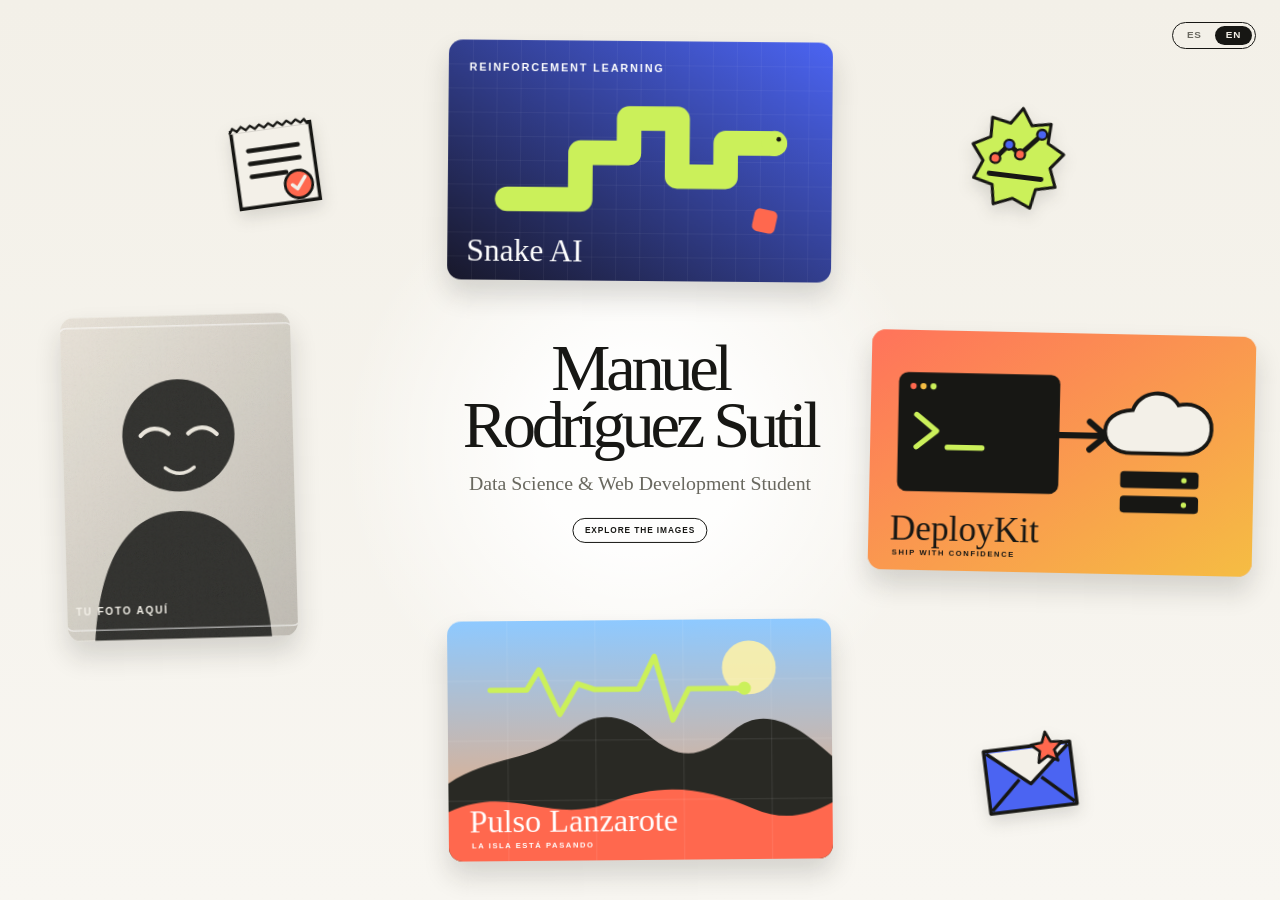
==== commit 36efcc5c: "Replace portfolio placeholders with final copy" ====
--- a/index.html
+++ b/index.html
@@ -3,8 +3,8 @@
   <head>
     <meta charset="UTF-8" />
     <meta name="viewport" content="width=device-width, initial-scale=1.0" />
-    <meta name="description" content="Portfolio de Manuel Rodríguez Sutil, estudiante de Ciencia de Datos." />
-    <title>Manuel Rodríguez Sutil — Ciencia de Datos</title>
+    <meta name="description" content="Portfolio de Manuel Rodríguez Sutil, estudiante de Ciencia de Datos y Desarrollo de Aplicaciones Web." />
+    <title>Manuel Rodríguez Sutil — Datos y Desarrollo Web</title>
     <link rel="icon" href="assets/favicon.svg" type="image/svg+xml" />
     <link rel="stylesheet" href="style.css" />
     <script src="script.js" defer></script>
@@ -14,7 +14,7 @@
       <section class="hero" aria-labelledby="hero-title">
         <div class="hero-copy">
           <h1 id="hero-title">Manuel<br />Rodríguez Sutil</h1>
-          <p data-i18n="role">Estudiante de Ciencia de Datos</p>
+          <p data-i18n="role">Estudiante de Ciencia de Datos y Desarrollo Web</p>
           <span class="hero-hint" data-i18n="hint">Explora las imágenes</span>
         </div>
 
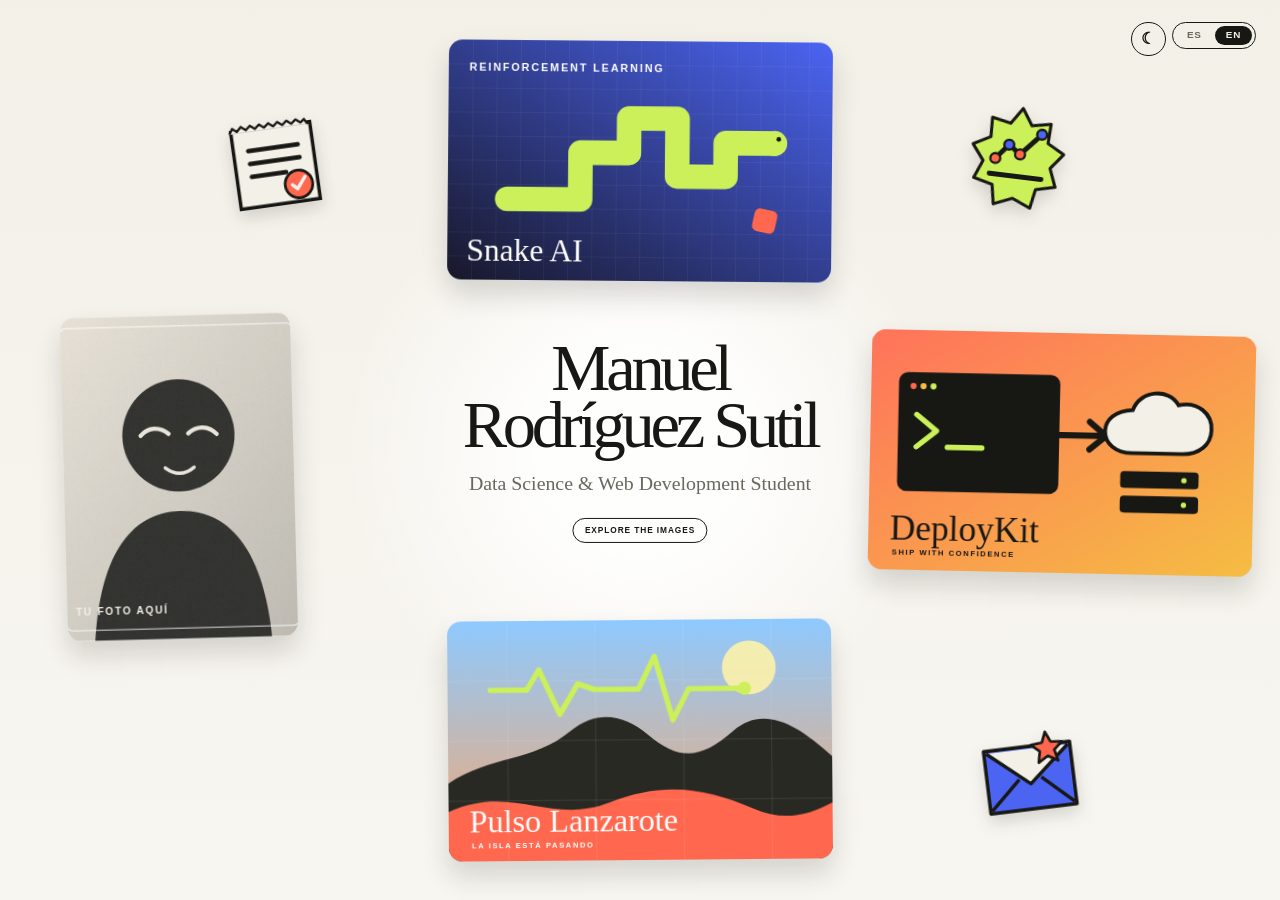
==== commit 81e268be: "Add system-aware dark mode toggle" ====
--- a/index.html
+++ b/index.html
@@ -3,9 +3,11 @@
   <head>
     <meta charset="UTF-8" />
     <meta name="viewport" content="width=device-width, initial-scale=1.0" />
+    <meta name="color-scheme" content="light dark" />
     <meta name="description" content="Portfolio de Manuel Rodríguez Sutil, estudiante de Ciencia de Datos y Desarrollo de Aplicaciones Web." />
     <title>Manuel Rodríguez Sutil — Datos y Desarrollo Web</title>
     <link rel="icon" href="assets/favicon.svg" type="image/svg+xml" />
+    <script>try{const theme=localStorage.getItem("portfolio-theme");if(theme==="light"||theme==="dark")document.documentElement.dataset.theme=theme}catch{}</script>
     <link rel="stylesheet" href="style.css" />
     <script src="script.js" defer></script>
   </head>
--- a/style.css
+++ b/style.css
@@ -1,13 +1,34 @@
 :root {
-  --paper: #f3f0e8;
-  --ink: #171714;
-  --muted: #69685f;
-  --blue: #4b64f2;
-  --coral: #ff684e;
-  --lime: #cbf05a;
-  --line: rgba(23, 23, 20, 0.18);
+  color-scheme: light;
+  --paper: light-dark(#f3f0e8, #11120f);
+  --ink: light-dark(#171714, #f2efe6);
+  --muted: light-dark(#69685f, #aaa99f);
+  --blue: light-dark(#4b64f2, #8292ff);
+  --coral: light-dark(#ff684e, #ff806a);
+  --lime: light-dark(#cbf05a, #d5f477);
+  --line: light-dark(rgba(23, 23, 20, 0.18), rgba(242, 239, 230, 0.18));
+  --control-bg: light-dark(rgba(243, 240, 232, 0.9), rgba(17, 18, 15, 0.88));
+  --hero-glow: light-dark(rgba(255, 255, 255, 0.9), rgba(255, 255, 255, 0.055));
+  --hero-end: light-dark(#f8f6f1, #191a16);
+  --on-ink: light-dark(#fff, #11120f);
+  --on-accent: #171714;
+  --shadow: light-dark(rgba(30, 28, 22, 0.16), rgba(0, 0, 0, 0.36));
   --serif: Iowan Old Style, Baskerville, "Times New Roman", serif;
   --sans: Inter, Avenir, "Helvetica Neue", Helvetica, Arial, sans-serif;
+}
+
+:root[data-theme="dark"] {
+  color-scheme: dark;
+}
+
+:root[data-theme="light"] {
+  color-scheme: light;
+}
+
+@media (prefers-color-scheme: dark) {
+  :root:not([data-theme]) {
+    color-scheme: dark;
+  }
 }
 
 * {
@@ -46,8 +67,32 @@
   padding: 0.2rem;
   border: 1px solid var(--ink);
   border-radius: 999px;
-  background: rgba(243, 240, 232, 0.9);
+  background: var(--control-bg);
   backdrop-filter: blur(8px);
+}
+
+.theme-toggle {
+  position: fixed;
+  z-index: 40;
+  top: 1.35rem;
+  right: 7.15rem;
+  display: grid;
+  width: 2.15rem;
+  height: 2.15rem;
+  padding: 0;
+  border: 1px solid var(--ink);
+  border-radius: 50%;
+  place-items: center;
+  color: var(--ink);
+  background: var(--control-bg);
+  font: 700 1rem/1 var(--sans);
+  cursor: pointer;
+  backdrop-filter: blur(8px);
+}
+
+.theme-toggle:hover {
+  color: var(--paper);
+  background: var(--ink);
 }
 
 .language-switcher button {
@@ -67,7 +112,8 @@
   background: var(--ink);
 }
 
-.language-switcher button:focus-visible {
+.language-switcher button:focus-visible,
+.theme-toggle:focus-visible {
   outline: 2px solid var(--blue);
   outline-offset: 2px;
 }
@@ -90,8 +136,8 @@
   position: relative;
   overflow: hidden;
   background:
-    radial-gradient(circle at 50% 50%, rgba(255, 255, 255, 0.9) 0 13%, transparent 38%),
-    linear-gradient(var(--paper), #f8f6f1);
+    radial-gradient(circle at 50% 50%, var(--hero-glow) 0 13%, transparent 38%),
+    linear-gradient(var(--paper), var(--hero-end));
 }
 
 .hero-copy {
@@ -162,7 +208,7 @@
   height: 100%;
   border-radius: clamp(0.65rem, 1.1vw, 1.15rem);
   object-fit: cover;
-  box-shadow: 0 15px 27px rgba(30, 28, 22, 0.16);
+  box-shadow: 0 15px 27px var(--shadow);
 }
 
 .collage-card > span,
@@ -173,7 +219,7 @@
   left: 50%;
   width: max-content;
   padding: 0.34rem 0.62rem;
-  color: white;
+  color: var(--on-ink);
   background: var(--ink);
   border-radius: 999px;
   font-size: clamp(0.52rem, 0.58vw, 0.64rem);
@@ -256,7 +302,7 @@
 }
 
 .sticker img {
-  filter: drop-shadow(0 7px 8px rgba(30, 28, 22, 0.14));
+  filter: drop-shadow(0 7px 8px var(--shadow));
 }
 
 .sticker-experience {
@@ -297,7 +343,7 @@
   padding: 0.55rem 0.85rem 0.55rem 2rem;
   border: 1px solid var(--ink);
   border-radius: 999px;
-  background: rgba(243, 240, 232, 0.92);
+  background: var(--control-bg);
   font-size: 0.68rem;
   font-weight: 800;
   letter-spacing: 0.1em;
@@ -319,64 +365,92 @@
 }
 
 .detail-main {
-  width: min(1240px, calc(100% - 2.5rem));
+  display: grid;
+  grid-template-columns: minmax(0, 1.15fr) minmax(18rem, 0.85fr);
+  column-gap: clamp(2rem, 6vw, 6rem);
+  width: min(1320px, calc(100% - 3rem));
+  min-height: 100svh;
   margin: 0 auto;
-  padding: clamp(7rem, 13vw, 10rem) 0 clamp(5rem, 10vw, 9rem);
+  padding: clamp(4rem, 8vh, 6rem) 0 clamp(1.5rem, 4vh, 3.5rem);
+}
+
+.detail-main > .detail-kicker,
+.detail-main > .detail-title {
+  grid-column: 1;
+}
+
+.detail-main > .detail-intro {
+  grid-column: 2;
+  grid-row: 1 / span 2;
+  align-self: end;
+}
+
+.detail-main > section {
+  grid-column: 1 / -1;
+}
+
+.detail-page:not(.project-page) .detail-main {
+  padding-top: clamp(5.5rem, 10vh, 7rem);
 }
 
 .detail-kicker {
-  margin: 0 0 0.9rem;
-  font-size: 0.7rem;
+  margin: 0 0 0.55rem;
+  font-size: 0.66rem;
   font-weight: 800;
   letter-spacing: 0.15em;
   text-transform: uppercase;
 }
 
 .detail-title {
-  max-width: 12ch;
+  max-width: 14ch;
   margin: 0;
   font-family: var(--serif);
-  font-size: clamp(3.4rem, 8vw, 8rem);
+  font-size: clamp(2.8rem, 5vw, 5.4rem);
   font-weight: 400;
-  letter-spacing: -0.07em;
-  line-height: 0.88;
+  letter-spacing: -0.06em;
+  line-height: 0.92;
 }
 
 .detail-intro {
-  max-width: 40rem;
-  margin: clamp(2rem, 4vw, 3.5rem) 0 0 auto;
+  max-width: 38rem;
+  margin: 0 0 0 auto;
   color: var(--muted);
   font-family: var(--serif);
-  font-size: clamp(1.35rem, 2.7vw, 2.4rem);
-  line-height: 1.2;
+  font-size: clamp(1.15rem, 1.7vw, 1.55rem);
+  line-height: 1.25;
 }
 
 .project-detail-hero {
   display: grid;
   grid-template-columns: minmax(0, 1.15fr) minmax(300px, 0.85fr);
-  gap: clamp(2.5rem, 7vw, 7rem);
+  gap: clamp(2rem, 5vw, 5rem);
   align-items: center;
 }
 
 .detail-media {
-  overflow: hidden;
-  aspect-ratio: 16 / 10;
+  display: flex;
+  overflow: visible;
+  height: clamp(15rem, 38vh, 21rem);
+  justify-content: center;
+}
+
+.detail-media img {
+  width: auto;
+  max-width: 100%;
+  height: 100%;
   border-radius: 1.4rem;
-  box-shadow: 0 20px 40px rgba(30, 28, 22, 0.14);
-}
-
-.detail-media img {
-  height: 100%;
-  object-fit: cover;
+  object-fit: contain;
+  box-shadow: 0 20px 40px var(--shadow);
 }
 
 .project-detail-copy .detail-title {
-  font-size: clamp(3.5rem, 7vw, 7rem);
+  font-size: clamp(2.8rem, 5vw, 5rem);
 }
 
 .project-detail-copy > p:not(.detail-kicker) {
   color: var(--muted);
-  font-size: 1.05rem;
+  font-size: 0.95rem;
+  line-height: 1.5;
 }
 
 .tag-list {
@@ -400,7 +474,7 @@
   display: inline-block;
   margin-top: 1.7rem;
   padding: 0.75rem 1.05rem;
-  color: white;
+  color: var(--on-ink);
   background: var(--ink);
   border-radius: 999px;
   font-size: 0.72rem;
@@ -412,7 +486,7 @@
 
 .primary-link:hover,
 .primary-link:focus-visible {
-  color: var(--ink);
+  color: var(--on-accent);
   background: var(--lime);
 }
 
@@ -420,7 +494,7 @@
 .skills-grid,
 .timeline,
 .contact-panel {
-  margin-top: clamp(4rem, 9vw, 8rem);
+  margin-top: clamp(1.5rem, 4vh, 3rem);
 }
 
 .facts-grid {
@@ -431,7 +505,7 @@
 }
 
 .facts-grid article {
-  padding: 2rem;
+  padding: clamp(1rem, 1.7vw, 1.5rem);
   border-right: 1px solid var(--line);
 }
 
@@ -452,11 +526,11 @@
 .facts-grid h2,
 .timeline h2,
 .skills-grid h2 {
-  margin: 2rem 0 0.7rem;
+  margin: 0.75rem 0 0.4rem;
   font-family: var(--serif);
-  font-size: 1.8rem;
+  font-size: 1.35rem;
   font-weight: 400;
-  line-height: 1.05;
+  line-height: 1.08;
 }
 
 .facts-grid p,
@@ -464,12 +538,14 @@
 .skills-grid p {
   margin: 0;
   color: var(--muted);
+  font-size: 0.88rem;
+  line-height: 1.45;
 }
 
 .timeline article {
   display: grid;
   grid-template-columns: 10rem 1fr;
-  padding: 2rem 0;
+  padding: 1rem 0;
   border-top: 1px solid var(--line);
 }
 
@@ -486,8 +562,8 @@
 }
 
 .skills-grid article {
-  min-height: 230px;
-  padding: 2rem;
+  min-height: 0;
+  padding: 1.25rem 1.5rem;
   background: var(--paper);
 }
 
@@ -501,22 +577,28 @@
 
 .contact-panel a {
   display: flex;
-  min-height: 160px;
+  min-height: 110px;
   align-items: end;
   justify-content: space-between;
-  padding: 2rem;
+  padding: 1.5rem;
   background: var(--paper);
   font-family: var(--serif);
-  font-size: clamp(1.5rem, 3vw, 2.7rem);
+  font-size: clamp(1.35rem, 2.3vw, 2.2rem);
   text-decoration: none;
 }
 
 .contact-panel a:hover,
 .contact-panel a:focus-visible {
+  color: var(--on-accent);
   background: var(--lime);
 }
 
 @media (max-width: 760px) {
+  .theme-toggle {
+    top: 0.65rem;
+    right: 6.4rem;
+  }
+
   .language-switcher {
     top: 0.65rem;
     right: 0.75rem;
@@ -613,12 +695,33 @@
     left: 1rem;
   }
 
+  .detail-main {
+    display: block;
+    width: min(100% - 2rem, 42rem);
+    min-height: 0;
+    padding: 6.75rem 0 3rem;
+  }
+
+  .detail-title {
+    font-size: clamp(2.5rem, 12vw, 4rem);
+  }
+
+  .detail-intro {
+    margin-top: 1.25rem;
+    font-size: 1.1rem;
+  }
+
   .project-detail-hero {
     display: flex;
     flex-direction: column;
     align-items: stretch;
   }
 
+  .detail-media {
+    height: auto;
+    aspect-ratio: 16 / 10;
+  }
+
   .project-detail-copy {
     order: -1;
   }
@@ -647,7 +750,57 @@
   }
 }
 
-@media (max-height: 700px) and (min-width: 761px) {
+@media (max-height: 800px) and (min-width: 761px) {
+  .project-page {
+    height: 100svh;
+    overflow: hidden;
+  }
+
+  .project-page .detail-main {
+    height: 100svh;
+    min-height: 0;
+    padding-top: 3rem;
+    padding-bottom: 1rem;
+  }
+
+  .detail-media {
+    height: min(30vh, 18rem);
+  }
+
+  .tag-list {
+    margin-top: 0.9rem;
+  }
+
+  .primary-link {
+    margin-top: 1rem;
+    padding: 0.6rem 0.9rem;
+  }
+
+  .facts-grid,
+  .skills-grid,
+  .timeline,
+  .contact-panel {
+    margin-top: 1rem;
+  }
+
+  .facts-grid article {
+    padding: 0.65rem 0.9rem;
+  }
+
+  .facts-grid h2,
+  .timeline h2,
+  .skills-grid h2 {
+    margin-top: 0.5rem;
+    font-size: 1.15rem;
+  }
+
+  .facts-grid p,
+  .timeline p,
+  .skills-grid p {
+    font-size: 0.75rem;
+    line-height: 1.35;
+  }
+
   .hero-copy {
     top: 47%;
   }
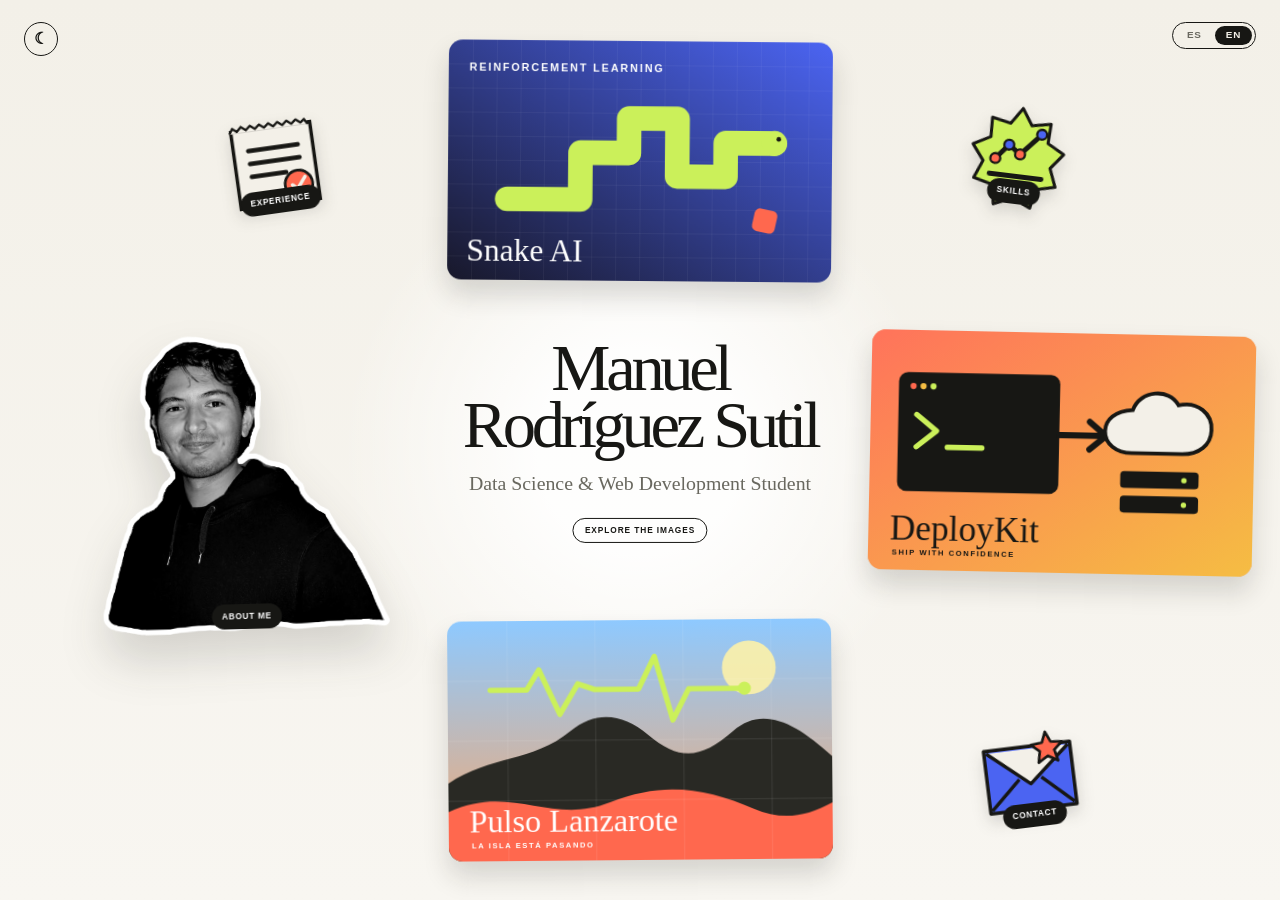
==== commit b1c1b40d: "Use personal portrait and refine image accessibility" ====
--- a/index.html
+++ b/index.html
@@ -21,22 +21,22 @@
         </div>
 
         <a class="collage-card card-portrait" href="sobre-mi.html" aria-label="Abrir Sobre mí" data-i18n-aria="openAbout">
-          <img src="assets/portrait-placeholder.svg" alt="Retrato temporal" data-i18n-alt="portraitAlt" />
+          <img src="assets/manuel-rodriguez-sutil.png" alt="Retrato de Manuel Rodríguez Sutil" width="1366" height="2048" data-i18n-alt="portraitAlt" />
           <span data-i18n="about">Sobre mí</span>
         </a>
 
         <a class="collage-card card-snake" href="snake-ai.html" aria-label="Abrir el proyecto Snake AI" data-i18n-aria="openSnake">
-          <img src="assets/snake-placeholder.svg" alt="Ilustración temporal de Snake AI" data-i18n-alt="snakeAlt" />
+          <img src="assets/snake-placeholder.svg" alt="Ilustración de Snake AI" data-i18n-alt="snakeAlt" />
           <span>Snake AI</span>
         </a>
 
         <a class="collage-card card-deploy" href="deploykit.html" aria-label="Abrir el proyecto DeployKit" data-i18n-aria="openDeploy">
-          <img src="assets/deploykit-placeholder.svg" alt="Ilustración temporal de DeployKit" data-i18n-alt="deployAlt" />
+          <img src="assets/deploykit-placeholder.svg" alt="Ilustración de DeployKit" data-i18n-alt="deployAlt" />
           <span>DeployKit</span>
         </a>
 
         <a class="collage-card card-pulso" href="pulso-lanzarote.html" aria-label="Abrir el proyecto Pulso Lanzarote" data-i18n-aria="openPulso">
-          <img src="assets/pulso-placeholder.svg" alt="Ilustración temporal de Pulso Lanzarote" data-i18n-alt="pulsoAlt" />
+          <img src="assets/pulso-placeholder.svg" alt="Ilustración de Pulso Lanzarote" data-i18n-alt="pulsoAlt" />
           <span>Pulso Lanzarote</span>
         </a>
 
--- a/style.css
+++ b/style.css
@@ -75,7 +75,8 @@
   position: fixed;
   z-index: 40;
   top: 1.35rem;
-  right: 7.15rem;
+  left: 1.5rem;
+  right: auto;
   display: grid;
   width: 2.15rem;
   height: 2.15rem;
@@ -231,6 +232,12 @@
   transition: opacity 180ms ease, transform 180ms ease;
 }
 
+.sticker > span,
+.card-portrait > span {
+  opacity: 1;
+  transform: translate(-50%, 0);
+}
+
 .collage-card:hover,
 .collage-card:focus-visible,
 .sticker:hover,
@@ -243,9 +250,7 @@
 }
 
 .collage-card:hover > span,
-.collage-card:focus-visible > span,
-.sticker:hover > span,
-.sticker:focus-visible > span {
+.collage-card:focus-visible > span {
   opacity: 1;
   transform: translate(-50%, 0);
 }
@@ -255,9 +260,15 @@
   --drift-duration: 7.4s;
   --drift-delay: -1.2s;
   top: 35%;
-  left: 5%;
+  left: 10%;
   width: min(18vw, 17rem);
   height: min(36vh, 22rem);
+}
+
+.card-portrait img {
+  box-shadow: none;
+  filter: drop-shadow(0 15px 13px var(--shadow));
+  transform: scale(1.75);
 }
 
 .card-snake {
@@ -333,6 +344,11 @@
 
 .detail-page {
   min-height: 100vh;
+}
+
+.detail-page .theme-toggle {
+  top: 1.5rem;
+  left: 7.5rem;
 }
 
 .back-link {
@@ -596,7 +612,8 @@
 @media (max-width: 760px) {
   .theme-toggle {
     top: 0.65rem;
-    right: 6.4rem;
+    left: 0.75rem;
+    right: auto;
   }
 
   .language-switcher {
@@ -686,6 +703,9 @@
     bottom: 0.35rem;
     padding: 0.25rem 0.45rem;
     font-size: 0.48rem;
+  }
+
+  .collage-card > span {
     opacity: 1;
     transform: translate(-50%, 0);
   }
@@ -693,6 +713,11 @@
   .back-link {
     top: 1rem;
     left: 1rem;
+  }
+
+  .detail-page .theme-toggle {
+    top: 1rem;
+    left: 7rem;
   }
 
   .detail-main {
